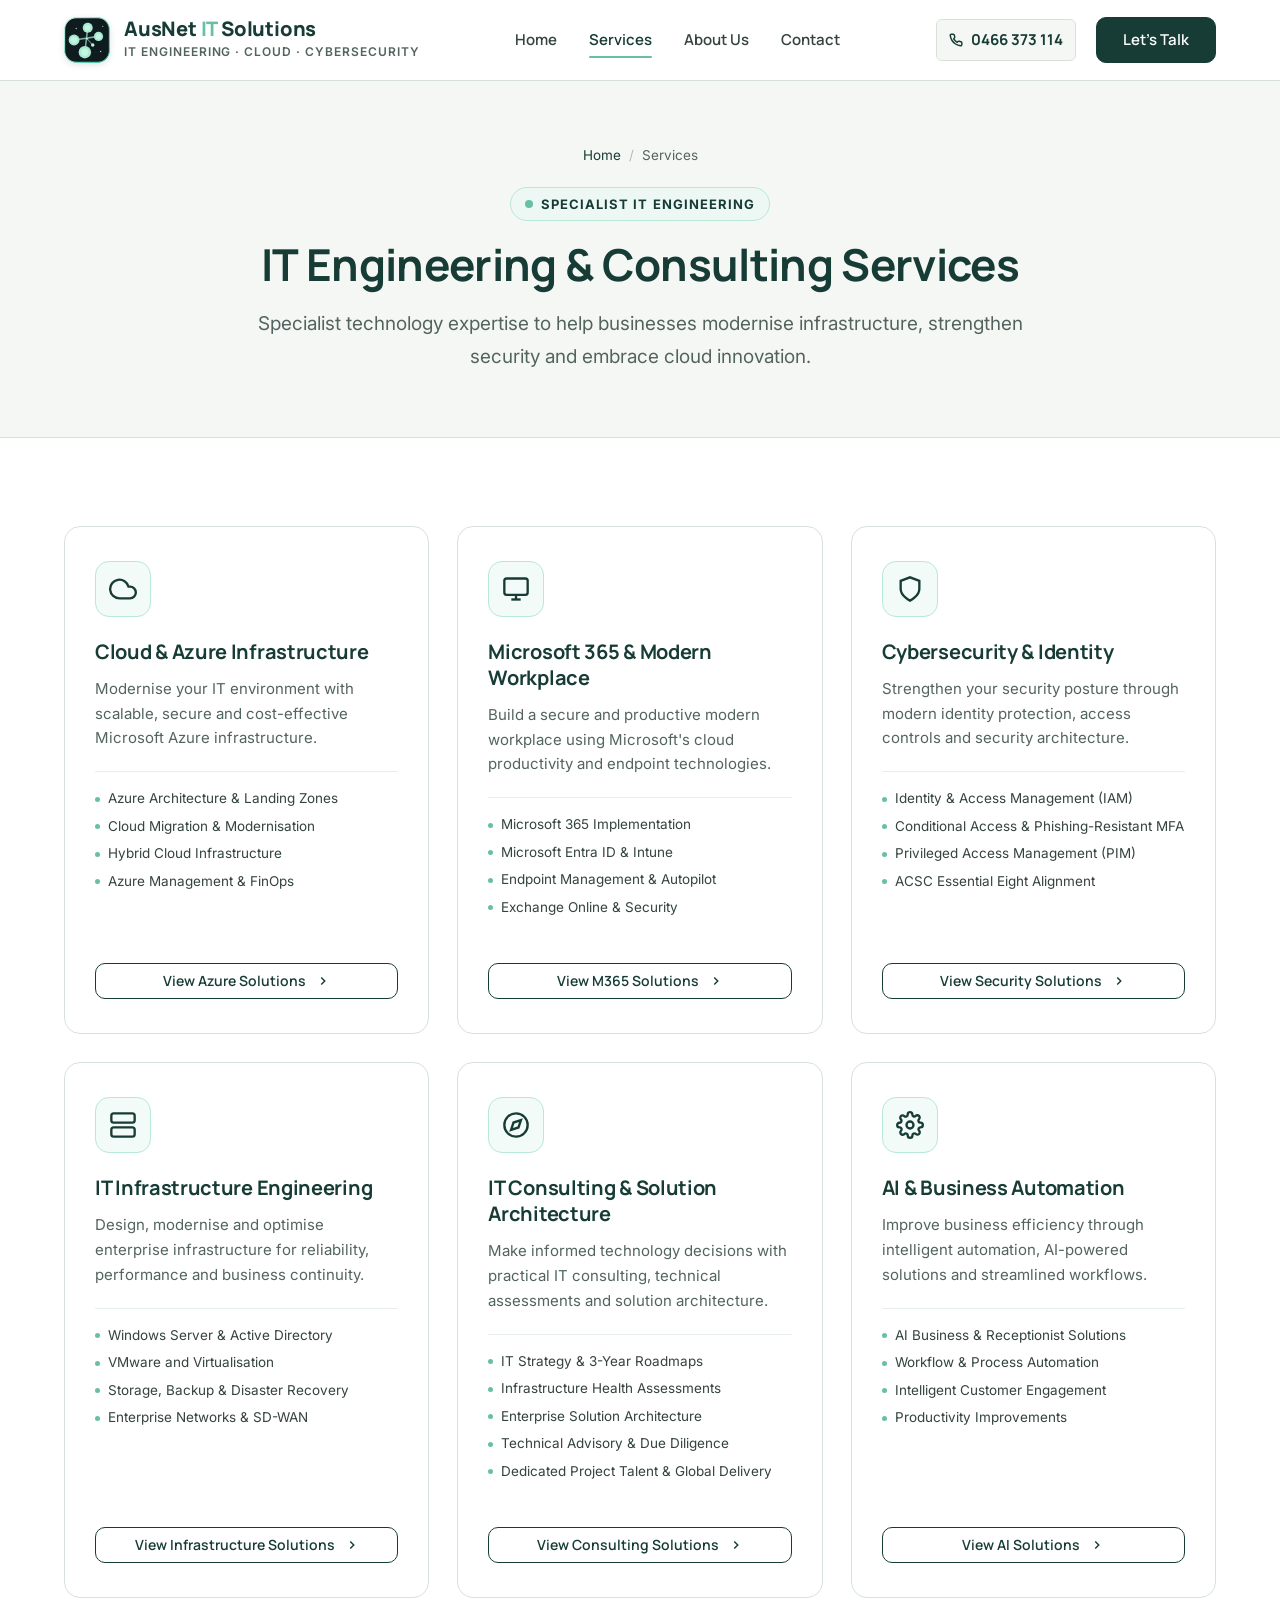
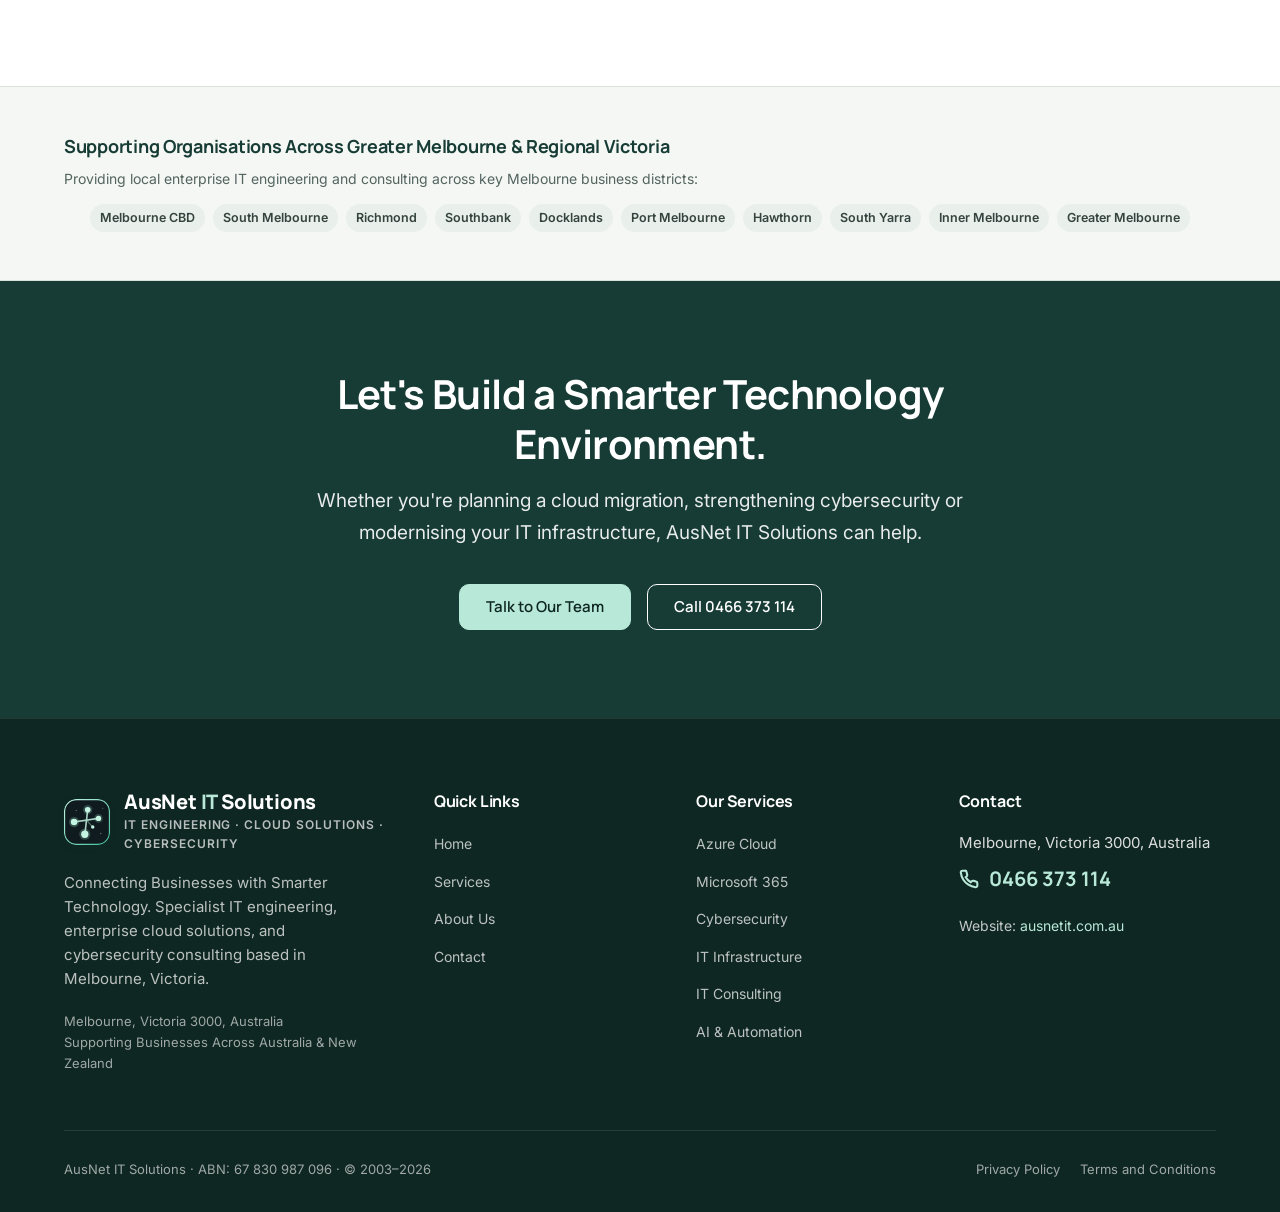
==== services/index.html @ d2ef2576 "Initial upload" ====
<!DOCTYPE html>
<html lang="en-AU">
<head>
  <meta charset="UTF-8">
  <meta name="viewport" content="width=device-width, initial-scale=1.0">
  <title>IT Engineering Services Melbourne | AusNet IT Solutions</title>
  <meta name="description" content="Specialist technology expertise to help businesses modernise infrastructure, strengthen security and embrace cloud innovation. Serving Melbourne, Victoria and across Australia.">
  <meta name="author" content="AusNet IT Solutions">
  <meta name="robots" content="index, follow">

  <!-- Open Graph -->
  <meta property="og:type" content="website">
  <meta property="og:url" content="https://ausnetit.com.au/services/">
  <meta property="og:title" content="IT Engineering Services Melbourne | AusNet IT Solutions">
  <meta property="og:description" content="Specialist technology expertise to help businesses modernise infrastructure, strengthen security and embrace cloud innovation.">
  <meta property="og:image" content="https://ausnetit.com.au/assets/logo/ausnet-icon.png">

  <!-- Favicons -->
  <link rel="icon" type="image/svg+xml" href="../favicon.svg">
  <link rel="icon" type="image/png" sizes="32x32" href="../favicon.png">
  <link rel="apple-touch-icon" href="../apple-touch-icon.png">

  <!-- Canonical -->
  <link rel="canonical" href="https://ausnetit.com.au/services/">

  <!-- Stylesheets -->
  <link rel="stylesheet" href="../css/style.css">

  <!-- Schema.org Structured Data -->
  <script type="application/ld+json">
  {
    "@context": "https://schema.org",
    "@graph": [
      {
        "@type": "BreadcrumbList",
        "itemListElement": [
          { "@type": "ListItem", "position": 1, "name": "Home", "item": "https://ausnetit.com.au/" },
          { "@type": "ListItem", "position": 2, "name": "Services", "item": "https://ausnetit.com.au/services/" }
        ]
      },
      {
        "@type": "OfferCatalog",
        "name": "AusNet IT Solutions Services",
        "itemListElement": [
          { "@type": "Offer", "itemOffered": { "@type": "Service", "name": "Azure Cloud Consulting", "url": "https://ausnetit.com.au/services/azure-cloud-consulting.html" } },
          { "@type": "Offer", "itemOffered": { "@type": "Service", "name": "Microsoft 365 & Modern Workplace", "url": "https://ausnetit.com.au/services/microsoft-365.html" } },
          { "@type": "Offer", "itemOffered": { "@type": "Service", "name": "Cybersecurity & Identity", "url": "https://ausnetit.com.au/services/cybersecurity.html" } },
          { "@type": "Offer", "itemOffered": { "@type": "Service", "name": "IT Infrastructure Engineering", "url": "https://ausnetit.com.au/services/it-infrastructure.html" } },
          { "@type": "Offer", "itemOffered": { "@type": "Service", "name": "IT Consulting & Solution Architecture", "url": "https://ausnetit.com.au/services/it-consulting.html" } },
          { "@type": "Offer", "itemOffered": { "@type": "Service", "name": "AI & Business Automation", "url": "https://ausnetit.com.au/services/ai-automation.html" } }
        ]
      }
    ]
  }
  </script>
</head>
<body id="top">

  <!-- Site Header -->
  <header class="site-header">
    <div class="container nav-container">
      <a href="../index.html" class="brand-logo-link" aria-label="AusNet IT Solutions - Home">
        <div class="logo-icon-wrapper">
          <object data="../assets/logo/ausnet-icon-animated.svg" type="image/svg+xml" width="46" height="46" style="pointer-events:none;">
            <img src="../assets/logo/ausnet-icon-static.svg" alt="AusNet IT Solutions Logo" width="46" height="46">
          </object>
        </div>
        <div class="brand-text-block">
          <div class="brand-name">AusNet <span>IT</span> Solutions</div>
          <span class="brand-tagline-sub">IT Engineering · Cloud · Cybersecurity</span>
        </div>
      </a>

      <nav class="main-nav" aria-label="Primary Navigation">
        <ul class="nav-list">
          <li><a href="../index.html" class="nav-link">Home</a></li>
          <li><a href="index.html" class="nav-link active">Services</a></li>
          <li><a href="../about.html" class="nav-link">About Us</a></li>
          <li><a href="../contact.html" class="nav-link">Contact</a></li>
        </ul>
      </nav>

      <div class="header-actions">
        <a href="tel:+61466373114" class="nav-phone-cta">
          <svg width="14" height="14" viewBox="0 0 24 24" fill="none" stroke="currentColor" stroke-width="2.5"><path d="M22 16.92v3a2 2 0 0 1-2.18 2 19.79 19.79 0 0 1-8.63-3.07 19.5 19.5 0 0 1-6-6 19.79 19.79 0 0 1-3.07-8.67A2 2 0 0 1 4.11 2h3a2 2 0 0 1 2 1.72 12.84 12.84 0 0 0 .7 2.81 2 2 0 0 1-.45 2.11L8.09 9.91a16 16 0 0 0 6 6l1.27-1.27a2 2 0 0 1 2.11-.45 12.84 12.84 0 0 0 2.81.7A2 2 0 0 1 22 16.92z"></path></svg>
          0466 373 114
        </a>
        <a href="../contact.html" class="btn btn-primary">
          Let's Talk
        </a>
        <button class="mobile-menu-toggle" aria-label="Toggle navigation menu" aria-expanded="false">
          <svg width="24" height="24" viewBox="0 0 24 24" fill="none" stroke="currentColor" stroke-width="2"><line x1="3" y1="12" x2="21" y2="12"></line><line x1="3" y1="6" x2="21" y2="6"></line><line x1="3" y1="18" x2="21" y2="18"></line></svg>
        </button>
      </div>
    </div>
  </header>

  <main>
    <!-- Services Page Header -->
    <section class="section section-warm" style="padding-top:64px; padding-bottom:64px; border-bottom:1px solid var(--color-border);">
      <div class="container text-center" style="max-width:840px; margin:0 auto; text-align:center;">
        <nav class="breadcrumbs" style="justify-content:center;" aria-label="Breadcrumb">
          <a href="../index.html">Home</a>
          <span class="breadcrumbs-sep">/</span>
          <span>Services</span>
        </nav>
        <div class="eyebrow" style="margin:0 auto 16px auto;">
          <span class="eyebrow-dot"></span>
          Specialist IT Engineering
        </div>
        <h1 style="font-size:2.75rem; margin-bottom:16px;">IT Engineering &amp; Consulting Services</h1>
        <p style="font-size:1.1875rem; color:var(--color-charcoal-muted); line-height:1.7;">
          Specialist technology expertise to help businesses modernise infrastructure, strengthen security and embrace cloud innovation.
        </p>
      </div>
    </section>

    <!-- Services Grid List -->
    <section class="section">
      <div class="container">
        <div class="services-grid">
          
          <!-- 1. Azure Cloud Consulting -->
          <article class="service-card">
            <div class="service-card-top">
              <div class="service-card-icon" aria-hidden="true">
                <svg viewBox="0 0 24 24" fill="none" stroke="currentColor" stroke-width="2"><path d="M18 10h-1.26A8 8 0 1 0 9 20h9a5 5 0 0 0 0-10z"></path></svg>
              </div>
              <h2 class="service-card-title" style="font-size:1.25rem;">Cloud &amp; Azure Infrastructure</h2>
              <p class="service-card-desc">
                Modernise your IT environment with scalable, secure and cost-effective Microsoft Azure infrastructure.
              </p>
              <div class="service-card-features">
                <div class="service-card-feature-item"><span class="service-feature-dot"></span><span>Azure Architecture &amp; Landing Zones</span></div>
                <div class="service-card-feature-item"><span class="service-feature-dot"></span><span>Cloud Migration &amp; Modernisation</span></div>
                <div class="service-card-feature-item"><span class="service-feature-dot"></span><span>Hybrid Cloud Infrastructure</span></div>
                <div class="service-card-feature-item"><span class="service-feature-dot"></span><span>Azure Management &amp; FinOps</span></div>
              </div>
            </div>
            <a href="azure-cloud-consulting.html" class="btn btn-secondary btn-sm" style="width:100%;">
              View Azure Solutions
              <span class="btn-icon">
                <svg width="14" height="14" viewBox="0 0 24 24" fill="none" stroke="currentColor" stroke-width="2.5"><polyline points="9 18 15 12 9 6"></polyline></svg>
              </span>
            </a>
          </article>

          <!-- 2. Microsoft 365 -->
          <article class="service-card">
            <div class="service-card-top">
              <div class="service-card-icon" aria-hidden="true">
                <svg viewBox="0 0 24 24" fill="none" stroke="currentColor" stroke-width="2"><rect x="2" y="3" width="20" height="14" rx="2"></rect><line x1="8" y1="21" x2="16" y2="21"></line><line x1="12" y1="17" x2="12" y2="21"></line></svg>
              </div>
              <h2 class="service-card-title" style="font-size:1.25rem;">Microsoft 365 &amp; Modern Workplace</h2>
              <p class="service-card-desc">
                Build a secure and productive modern workplace using Microsoft's cloud productivity and endpoint technologies.
              </p>
              <div class="service-card-features">
                <div class="service-card-feature-item"><span class="service-feature-dot"></span><span>Microsoft 365 Implementation</span></div>
                <div class="service-card-feature-item"><span class="service-feature-dot"></span><span>Microsoft Entra ID &amp; Intune</span></div>
                <div class="service-card-feature-item"><span class="service-feature-dot"></span><span>Endpoint Management &amp; Autopilot</span></div>
                <div class="service-card-feature-item"><span class="service-feature-dot"></span><span>Exchange Online &amp; Security</span></div>
              </div>
            </div>
            <a href="microsoft-365.html" class="btn btn-secondary btn-sm" style="width:100%;">
              View M365 Solutions
              <span class="btn-icon">
                <svg width="14" height="14" viewBox="0 0 24 24" fill="none" stroke="currentColor" stroke-width="2.5"><polyline points="9 18 15 12 9 6"></polyline></svg>
              </span>
            </a>
          </article>

          <!-- 3. Cybersecurity -->
          <article class="service-card">
            <div class="service-card-top">
              <div class="service-card-icon" aria-hidden="true">
                <svg viewBox="0 0 24 24" fill="none" stroke="currentColor" stroke-width="2"><path d="M12 22s8-4 8-10V5l-8-3-8 3v7c0 6 8 10 8 10z"></path></svg>
              </div>
              <h2 class="service-card-title" style="font-size:1.25rem;">Cybersecurity &amp; Identity</h2>
              <p class="service-card-desc">
                Strengthen your security posture through modern identity protection, access controls and security architecture.
              </p>
              <div class="service-card-features">
                <div class="service-card-feature-item"><span class="service-feature-dot"></span><span>Identity &amp; Access Management (IAM)</span></div>
                <div class="service-card-feature-item"><span class="service-feature-dot"></span><span>Conditional Access &amp; Phishing-Resistant MFA</span></div>
                <div class="service-card-feature-item"><span class="service-feature-dot"></span><span>Privileged Access Management (PIM)</span></div>
                <div class="service-card-feature-item"><span class="service-feature-dot"></span><span>ACSC Essential Eight Alignment</span></div>
              </div>
            </div>
            <a href="cybersecurity.html" class="btn btn-secondary btn-sm" style="width:100%;">
              View Security Solutions
              <span class="btn-icon">
                <svg width="14" height="14" viewBox="0 0 24 24" fill="none" stroke="currentColor" stroke-width="2.5"><polyline points="9 18 15 12 9 6"></polyline></svg>
              </span>
            </a>
          </article>

          <!-- 4. IT Infrastructure Engineering -->
          <article class="service-card">
            <div class="service-card-top">
              <div class="service-card-icon" aria-hidden="true">
                <svg viewBox="0 0 24 24" fill="none" stroke="currentColor" stroke-width="2"><rect x="2" y="2" width="20" height="8" rx="2"></rect><rect x="2" y="14" width="20" height="8" rx="2"></rect><line x1="6" y1="6" x2="6.01" y2="6"></line><line x1="6" y1="18" x2="6.01" y2="18"></line></svg>
              </div>
              <h2 class="service-card-title" style="font-size:1.25rem;">IT Infrastructure Engineering</h2>
              <p class="service-card-desc">
                Design, modernise and optimise enterprise infrastructure for reliability, performance and business continuity.
              </p>
              <div class="service-card-features">
                <div class="service-card-feature-item"><span class="service-feature-dot"></span><span>Windows Server &amp; Active Directory</span></div>
                <div class="service-card-feature-item"><span class="service-feature-dot"></span><span>VMware and Virtualisation</span></div>
                <div class="service-card-feature-item"><span class="service-feature-dot"></span><span>Storage, Backup &amp; Disaster Recovery</span></div>
                <div class="service-card-feature-item"><span class="service-feature-dot"></span><span>Enterprise Networks &amp; SD-WAN</span></div>
              </div>
            </div>
            <a href="it-infrastructure.html" class="btn btn-secondary btn-sm" style="width:100%;">
              View Infrastructure Solutions
              <span class="btn-icon">
                <svg width="14" height="14" viewBox="0 0 24 24" fill="none" stroke="currentColor" stroke-width="2.5"><polyline points="9 18 15 12 9 6"></polyline></svg>
              </span>
            </a>
          </article>

          <!-- 5. IT Consulting & Architecture -->
          <article class="service-card">
            <div class="service-card-top">
              <div class="service-card-icon" aria-hidden="true">
                <svg viewBox="0 0 24 24" fill="none" stroke="currentColor" stroke-width="2"><circle cx="12" cy="12" r="10"></circle><polygon points="16.24 7.76 14.12 14.12 7.76 16.24 9.88 9.88 16.24 7.76"></polygon></svg>
              </div>
              <h2 class="service-card-title" style="font-size:1.25rem;">IT Consulting &amp; Solution Architecture</h2>
              <p class="service-card-desc">
                Make informed technology decisions with practical IT consulting, technical assessments and solution architecture.
              </p>
              <div class="service-card-features">
                <div class="service-card-feature-item"><span class="service-feature-dot"></span><span>IT Strategy &amp; 3-Year Roadmaps</span></div>
                <div class="service-card-feature-item"><span class="service-feature-dot"></span><span>Infrastructure Health Assessments</span></div>
                <div class="service-card-feature-item"><span class="service-feature-dot"></span><span>Enterprise Solution Architecture</span></div>
                <div class="service-card-feature-item"><span class="service-feature-dot"></span><span>Technical Advisory &amp; Due Diligence</span></div>
                <div class="service-card-feature-item"><span class="service-feature-dot"></span><span>Dedicated Project Talent &amp; Global Delivery</span></div>
              </div>
            </div>
            <a href="it-consulting.html" class="btn btn-secondary btn-sm" style="width:100%;">
              View Consulting Solutions
              <span class="btn-icon">
                <svg width="14" height="14" viewBox="0 0 24 24" fill="none" stroke="currentColor" stroke-width="2.5"><polyline points="9 18 15 12 9 6"></polyline></svg>
              </span>
            </a>
          </article>

          <!-- 6. AI & Business Automation -->
          <article class="service-card">
            <div class="service-card-top">
              <div class="service-card-icon" aria-hidden="true">
                <svg viewBox="0 0 24 24" fill="none" stroke="currentColor" stroke-width="2"><circle cx="12" cy="12" r="3"></circle><path d="M19.4 15a1.65 1.65 0 0 0 .33 1.82l.06.06a2 2 0 0 1 0 2.83 2 2 0 0 1-2.83 0l-.06-.06a1.65 1.65 0 0 0-1.82-.33 1.65 1.65 0 0 0-1 1.51V21a2 2 0 0 1-2 2 2 2 0 0 1-2-2v-.09A1.65 1.65 0 0 0 9 19.4a1.65 1.65 0 0 0-1.82.33l-.06.06a2 2 0 0 1-2.83 0 2 2 0 0 1 0-2.83l.06-.06a1.65 1.65 0 0 0 .33-1.82 1.65 1.65 0 0 0-1.51-1H3a2 2 0 0 1-2-2 2 2 0 0 1 2-2h.09A1.65 1.65 0 0 0 4.6 9a1.65 1.65 0 0 0-.33-1.82l-.06-.06a2 2 0 0 1 0-2.83 2 2 0 0 1 2.83 0l.06.06a1.65 1.65 0 0 0 1.82.33H9a1.65 1.65 0 0 0 1-1.51V3a2 2 0 0 1 2-2 2 2 0 0 1 2 2v.09a1.65 1.65 0 0 0 1 1.51 1.65 1.65 0 0 0 1.82-.33l.06-.06a2 2 0 0 1 2.83 0 2 2 0 0 1 0 2.83l-.06.06a1.65 1.65 0 0 0-.33 1.82V9a1.65 1.65 0 0 0 1.51 1H21a2 2 0 0 1 2 2 2 2 0 0 1-2 2h-.09a1.65 1.65 0 0 0-1.51 1z"></path></svg>
              </div>
              <h2 class="service-card-title" style="font-size:1.25rem;">AI &amp; Business Automation</h2>
              <p class="service-card-desc">
                Improve business efficiency through intelligent automation, AI-powered solutions and streamlined workflows.
              </p>
              <div class="service-card-features">
                <div class="service-card-feature-item"><span class="service-feature-dot"></span><span>AI Business &amp; Receptionist Solutions</span></div>
                <div class="service-card-feature-item"><span class="service-feature-dot"></span><span>Workflow &amp; Process Automation</span></div>
                <div class="service-card-feature-item"><span class="service-feature-dot"></span><span>Intelligent Customer Engagement</span></div>
                <div class="service-card-feature-item"><span class="service-feature-dot"></span><span>Productivity Improvements</span></div>
              </div>
            </div>
            <a href="ai-automation.html" class="btn btn-secondary btn-sm" style="width:100%;">
              View AI Solutions
              <span class="btn-icon">
                <svg width="14" height="14" viewBox="0 0 24 24" fill="none" stroke="currentColor" stroke-width="2.5"><polyline points="9 18 15 12 9 6"></polyline></svg>
              </span>
            </a>
          </article>

        </div>
      </div>
    </section>

    <!-- Melbourne Service Areas Strip -->
    <section class="section section-warm" style="padding:48px 0; border-top:1px solid var(--color-border); border-bottom:1px solid var(--color-border);">
      <div class="container text-center">
        <h3 style="font-size:1.125rem; font-weight:700; color:var(--color-forest); margin-bottom:10px;">
          Supporting Organisations Across Greater Melbourne &amp; Regional Victoria
        </h3>
        <p style="font-size:0.875rem; color:var(--color-charcoal-muted); margin-bottom:14px;">
          Providing local enterprise IT engineering and consulting across key Melbourne business districts:
        </p>
        <div class="service-area-pills" style="justify-content:center;">
          <span class="area-pill">Melbourne CBD</span>
          <span class="area-pill">South Melbourne</span>
          <span class="area-pill">Richmond</span>
          <span class="area-pill">Southbank</span>
          <span class="area-pill">Docklands</span>
          <span class="area-pill">Port Melbourne</span>
          <span class="area-pill">Hawthorn</span>
          <span class="area-pill">South Yarra</span>
          <span class="area-pill">Inner Melbourne</span>
          <span class="area-pill">Greater Melbourne</span>
        </div>
      </div>
    </section>

    <!-- Bottom CTA Banner -->
    <section class="section section-forest" style="text-align:center;">
      <div class="container" style="max-width:760px; margin:0 auto;">
        <h2 style="font-size:2.5rem; margin-bottom:16px; color:#ffffff;">Let's Build a Smarter Technology Environment.</h2>
        <p style="font-size:1.1875rem; opacity:0.9; line-height:1.65; margin-bottom:36px;">
          Whether you're planning a cloud migration, strengthening cybersecurity or modernising your IT infrastructure, AusNet IT Solutions can help.
        </p>
        <div style="display:flex; justify-content:center; gap:16px; flex-wrap:wrap;">
          <a href="../contact.html" class="btn btn-mint">
            Talk to Our Team
          </a>
          <a href="tel:+61466373114" class="btn btn-secondary" style="border-color:#ffffff; color:#ffffff;">
            Call 0466 373 114
          </a>
        </div>
      </div>
    </section>
  </main>

  <!-- Site Footer -->
  <footer class="site-footer">
    <div class="container">
      <div class="footer-grid">
        <div class="footer-brand-col">
          <a href="../index.html" class="brand-logo-link" style="color:var(--color-pure-white);">
            <div class="logo-icon-wrapper">
              <img src="../assets/logo/ausnet-icon-static.svg" alt="AusNet IT Solutions Logo" width="46" height="46">
            </div>
            <div class="brand-text-block">
              <div class="brand-name" style="color:#ffffff;">AusNet <span style="color:#B8E8D8;">IT</span> Solutions</div>
              <span class="brand-tagline-sub" style="color:rgba(255,255,255,0.7);">IT Engineering · Cloud Solutions · Cybersecurity</span>
            </div>
          </a>
          <p>
            Connecting Businesses with Smarter Technology. Specialist IT engineering, enterprise cloud solutions, and cybersecurity consulting based in Melbourne, Victoria.
          </p>
          <div class="footer-meta-info">
            Melbourne, Victoria 3000, Australia<br>
            Supporting Businesses Across Australia &amp; New Zealand
          </div>
        </div>

        <div>
          <h4 class="footer-col-title">Quick Links</h4>
          <ul class="footer-nav-list">
            <li><a href="../index.html">Home</a></li>
            <li><a href="index.html">Services</a></li>
            <li><a href="../about.html">About Us</a></li>
            <li><a href="../contact.html">Contact</a></li>
          </ul>
        </div>

        <div>
          <h4 class="footer-col-title">Our Services</h4>
          <ul class="footer-nav-list">
            <li><a href="azure-cloud-consulting.html">Azure Cloud</a></li>
            <li><a href="microsoft-365.html">Microsoft 365</a></li>
            <li><a href="cybersecurity.html">Cybersecurity</a></li>
            <li><a href="it-infrastructure.html">IT Infrastructure</a></li>
            <li><a href="it-consulting.html">IT Consulting</a></li>
            <li><a href="ai-automation.html">AI &amp; Automation</a></li>
          </ul>
        </div>

        <div>
          <h4 class="footer-col-title">Contact</h4>
          <p style="color:rgba(255,255,255,0.85); font-size:0.9375rem; margin-bottom:8px;">
            Melbourne, Victoria 3000, Australia
          </p>
          <a href="tel:+61466373114" class="footer-phone-cta">
            <svg width="20" height="20" viewBox="0 0 24 24" fill="none" stroke="currentColor" stroke-width="2.5"><path d="M22 16.92v3a2 2 0 0 1-2.18 2 19.79 19.79 0 0 1-8.63-3.07 19.5 19.5 0 0 1-6-6 19.79 19.79 0 0 1-3.07-8.67A2 2 0 0 1 4.11 2h3a2 2 0 0 1 2 1.72 12.84 12.84 0 0 0 .7 2.81 2 2 0 0 1-.45 2.11L8.09 9.91a16 16 0 0 0 6 6l1.27-1.27a2 2 0 0 1 2.11-.45 12.84 12.84 0 0 0 2.81.7A2 2 0 0 1 22 16.92z"></path></svg>
            0466 373 114
          </a>
          <p style="color:rgba(255,255,255,0.75); font-size:0.875rem; margin-top:8px;">
            Website: <a href="https://ausnetit.com.au" style="color:#B8E8D8;">ausnetit.com.au</a>
          </p>
        </div>
      </div>

      <div class="footer-bottom-bar">
        <div>AusNet IT Solutions &middot; ABN: 67 830 987 096 &middot; &copy; 2003&ndash;2026</div>
        <div class="footer-legal-links">
          <a href="../privacy-policy.html">Privacy Policy</a>
          <a href="../terms-and-conditions.html">Terms and Conditions</a>
        </div>
      </div>
    </div>
  </footer>

  <script src="../js/main.js"></script>
</body>
</html>
---- css/style.css ----
/* ==========================================================================
   AUSNET IT SOLUTIONS – OFFICIAL STYLESHEET
   Brand Direction: IT Engineering. Cloud Solutions. Cybersecurity.
   Colour Palette:
     - Deep forest green: #173C35
     - Sage green:        #69BFA5
     - Soft mint:         #B8E8D8
     - Warm off-white:    #F5F7F4
     - Light grey:        #E9EFEB
     - Charcoal:          #34433F
   ========================================================================== */

@import url('https://fonts.googleapis.com/css2?family=Inter:wght@400;500;600;700&family=Manrope:wght@500;600;700;800&display=swap');

:root {
  /* Brand Palette */
  --color-forest: #173C35;
  --color-secondary-green: #267F69;
  --color-forest-dark: #0f2722;
  --color-forest-light: #235249;
  --color-sage: #69BFA5;
  --color-sage-soft: #85ceb9;
  --color-sage-bg: #edf8f4;
  --color-mint: #B8E8D8;
  --color-mint-soft: #d2f2e7;
  --color-mint-light: #f2fbf7;
  --color-warm-white: #F5F7F4;
  --color-pure-white: #FFFFFF;
  --color-light-grey: #E9EFEB;
  --color-border: #D7E1DA;
  --color-border-subtle: #E2EAE5;
  --color-charcoal: #34433F;
  --color-charcoal-muted: #536460;
  --color-charcoal-light: #6e807c;

  /* Typography */
  --font-heading: 'Manrope', -apple-system, BlinkMacSystemFont, 'Segoe UI', Roboto, sans-serif;
  --font-body: 'Inter', -apple-system, BlinkMacSystemFont, 'Segoe UI', Roboto, sans-serif;

  /* Spacing */
  --container-max: 1200px;
  --container-pad: 24px;
  --section-pad-y: 88px;
  --radius-sm: 6px;
  --radius-md: 10px;
  --radius-lg: 16px;
  --radius-xl: 24px;
  --radius-full: 9999px;

  /* Shadows (Natural, Restrained) */
  --shadow-sm: 0 1px 3px rgba(23, 60, 53, 0.05);
  --shadow-md: 0 4px 12px rgba(23, 60, 53, 0.06);
  --shadow-lg: 0 10px 28px rgba(23, 60, 53, 0.08);
  --shadow-hover: 0 12px 32px rgba(23, 60, 53, 0.12);

  /* Transitions */
  --transition-fast: 0.15s ease;
  --transition-base: 0.25s ease;
  --transition-smooth: 0.35s cubic-bezier(0.16, 1, 0.3, 1);
}

/* Base & Reset */
*, *::before, *::after {
  box-sizing: border-box;
  margin: 0;
  padding: 0;
}

html {
  font-size: 16px;
  scroll-behavior: smooth;
  -webkit-text-size-adjust: 100%;
}

body {
  font-family: var(--font-body);
  font-size: 1rem;
  line-height: 1.6;
  color: var(--color-charcoal);
  background-color: var(--color-pure-white);
  -webkit-font-smoothing: antialiased;
  -moz-osx-font-smoothing: grayscale;
}

img, svg {
  display: block;
  max-width: 100%;
}

a {
  color: inherit;
  text-decoration: none;
  transition: color var(--transition-fast);
}

button, input, textarea, select {
  font: inherit;
  color: inherit;
}

ul, ol {
  list-style: none;
}

/* Accessibility Focus States */
:focus-visible {
  outline: 2px solid var(--color-sage);
  outline-offset: 3px;
}

/* Layout Utilities */
.container {
  width: 100%;
  max-width: var(--container-max);
  margin-left: auto;
  margin-right: auto;
  padding-left: var(--container-pad);
  padding-right: var(--container-pad);
}

.section {
  padding-top: var(--section-pad-y);
  padding-bottom: var(--section-pad-y);
}

.section-warm {
  background-color: var(--color-warm-white);
}

.section-grey {
  background-color: var(--color-light-grey);
}

.section-forest {
  background-color: var(--color-forest);
  color: var(--color-pure-white);
}

/* Typography Hierarchy */
h1, h2, h3, h4, h5, h6 {
  font-family: var(--font-heading);
  color: var(--color-forest);
  font-weight: 700;
  line-height: 1.25;
  letter-spacing: -0.015em;
}

.section-forest h1,
.section-forest h2,
.section-forest h3,
.section-forest h4 {
  color: var(--color-pure-white);
}

.eyebrow {
  display: inline-flex;
  align-items: center;
  gap: 8px;
  font-size: 0.8125rem;
  font-weight: 700;
  text-transform: uppercase;
  letter-spacing: 0.08em;
  color: var(--color-forest);
  background-color: var(--color-sage-bg);
  border: 1px solid var(--color-mint);
  padding: 6px 14px;
  border-radius: var(--radius-full);
  margin-bottom: 16px;
}

.eyebrow-dot {
  width: 8px;
  height: 8px;
  border-radius: 50%;
  background-color: var(--color-sage);
  display: inline-block;
}

.section-header {
  text-align: center;
  max-width: 680px;
  margin: 0 auto 56px auto;
}

.section-header.text-left {
  text-align: left;
  margin-left: 0;
}

.section-title {
  font-size: 2.25rem;
  font-weight: 700;
  margin-bottom: 16px;
}

.section-subtitle {
  font-size: 1.125rem;
  line-height: 1.6;
  color: var(--color-charcoal-muted);
}

.section-forest .section-subtitle {
  color: rgba(255, 255, 255, 0.82);
}

/* Buttons */
.btn {
  display: inline-flex;
  align-items: center;
  justify-content: center;
  gap: 10px;
  font-family: var(--font-heading);
  font-weight: 600;
  font-size: 0.9375rem;
  line-height: 1.2;
  padding: 13px 26px;
  border-radius: var(--radius-md);
  border: 1px solid transparent;
  cursor: pointer;
  transition: all var(--transition-base);
  text-align: center;
}

.btn-primary {
  background-color: var(--color-forest);
  color: var(--color-pure-white);
  border-color: var(--color-forest);
}

.btn-primary:hover {
  background-color: var(--color-forest-dark);
  border-color: var(--color-forest-dark);
  color: var(--color-mint);
  transform: translateY(-1px);
  box-shadow: var(--shadow-md);
}

.btn-secondary {
  background-color: transparent;
  color: var(--color-forest);
  border-color: var(--color-forest);
}

.btn-secondary:hover {
  background-color: var(--color-forest);
  color: var(--color-pure-white);
  transform: translateY(-1px);
}

.btn-mint {
  background-color: var(--color-mint);
  color: var(--color-forest-dark);
  border-color: var(--color-mint);
}

.btn-mint:hover {
  background-color: var(--color-sage);
  border-color: var(--color-sage);
  color: var(--color-forest-dark);
}

.btn-sm {
  padding: 9px 18px;
  font-size: 0.875rem;
}

.btn-icon {
  display: inline-flex;
  transition: transform var(--transition-fast);
}

.btn:hover .btn-icon {
  transform: translateX(3px);
}

/* Top Trust Bar */
.top-bar {
  background-color: var(--color-forest-dark);
  color: rgba(255, 255, 255, 0.88);
  font-size: 0.8125rem;
  padding: 8px 0;
  border-bottom: 1px solid rgba(255, 255, 255, 0.08);
}

.top-bar-inner {
  display: flex;
  align-items: center;
  justify-content: space-between;
  flex-wrap: wrap;
  gap: 12px;
}

.top-bar-trust {
  display: flex;
  align-items: center;
  gap: 16px;
}

.top-bar-badge {
  display: inline-flex;
  align-items: center;
  gap: 6px;
  color: var(--color-mint);
  font-weight: 500;
}

.top-bar-contact {
  display: flex;
  align-items: center;
  gap: 20px;
}

.top-phone-link {
  display: inline-flex;
  align-items: center;
  gap: 6px;
  color: var(--color-pure-white);
  font-weight: 600;
  letter-spacing: 0.02em;
}

.top-phone-link:hover {
  color: var(--color-mint);
}

/* Site Header */
.site-header {
  position: sticky;
  top: 0;
  z-index: 1000;
  background-color: rgba(255, 255, 255, 0.98);
  backdrop-filter: blur(10px);
  -webkit-backdrop-filter: blur(10px);
  border-bottom: 1px solid var(--color-border);
  transition: all var(--transition-base);
}

.site-header.scrolled {
  box-shadow: var(--shadow-sm);
  background-color: rgba(255, 255, 255, 0.98);
}

.nav-container {
  display: flex;
  align-items: center;
  justify-content: space-between;
  height: 80px;
}

/* Brand Logo Component */
.brand-logo-link {
  display: flex;
  align-items: center;
  gap: 14px;
  text-decoration: none;
}

.logo-icon-wrapper {
  width: 46px;
  height: 46px;
  border-radius: 12px;
  overflow: hidden;
  display: flex;
  align-items: center;
  justify-content: center;
  flex-shrink: 0;
  box-shadow: 0 2px 6px rgba(23, 60, 53, 0.12);
  transition: transform var(--transition-base);
}

.brand-logo-link:hover .logo-icon-wrapper {
  transform: scale(1.04);
}

.logo-icon-wrapper img,
.logo-icon-wrapper svg {
  width: 100%;
  height: 100%;
}

.brand-text-block {
  display: flex;
  flex-direction: column;
}

.brand-name {
  font-family: var(--font-heading);
  font-weight: 800;
  font-size: 1.25rem;
  line-height: 1.1;
  color: var(--color-forest);
  letter-spacing: -0.01em;
}

.brand-name span {
  color: var(--color-sage);
}

.brand-tagline-sub {
  font-size: 0.75rem;
  font-weight: 600;
  letter-spacing: 0.08em;
  text-transform: uppercase;
  color: var(--color-charcoal-muted);
  margin-top: 2px;
}

/* Navigation Links */
.main-nav {
  display: flex;
  align-items: center;
}

.nav-list {
  display: flex;
  align-items: center;
  gap: 32px;
}

.nav-link {
  font-family: var(--font-heading);
  font-weight: 600;
  font-size: 0.9375rem;
  color: var(--color-charcoal);
  position: relative;
  padding: 8px 0;
  transition: color var(--transition-fast);
}

.nav-link::after {
  content: '';
  position: absolute;
  bottom: 0;
  left: 0;
  width: 0;
  height: 2px;
  background-color: var(--color-sage);
  transition: width var(--transition-base);
  border-radius: 2px;
}

.nav-link:hover,
.nav-link.active {
  color: var(--color-forest);
}

.nav-link:hover::after,
.nav-link.active::after {
  width: 100%;
}

/* Header Action Group */
.header-actions {
  display: flex;
  align-items: center;
  gap: 20px;
}

.nav-phone-cta {
  display: flex;
  align-items: center;
  gap: 8px;
  font-family: var(--font-heading);
  font-weight: 700;
  font-size: 0.9375rem;
  color: var(--color-forest);
  padding: 8px 12px;
  border-radius: var(--radius-sm);
  background-color: var(--color-warm-white);
  border: 1px solid var(--color-border);
  transition: all var(--transition-fast);
}

.nav-phone-cta:hover {
  background-color: var(--color-mint-light);
  border-color: var(--color-sage);
  color: var(--color-forest-dark);
}

.mobile-menu-toggle {
  display: none;
  background: none;
  border: none;
  padding: 8px;
  color: var(--color-forest);
  cursor: pointer;
}

/* Hero Section */
.hero-section {
  position: relative;
  background-color: var(--color-warm-white);
  padding: 96px 0 88px 0;
  overflow: hidden;
  border-bottom: 1px solid var(--color-border-subtle);
}

.hero-grid {
  display: grid;
  grid-template-columns: 1.15fr 0.85fr;
  align-items: center;
  gap: 56px;
  position: relative;
  z-index: 2;
}

.hero-content {
  max-width: 640px;
}

.hero-headline {
  font-size: 3.125rem;
  font-weight: 800;
  line-height: 1.15;
  letter-spacing: -0.025em;
  color: var(--color-forest);
  margin-bottom: 22px;
}

.hero-supporting-text {
  font-size: 1.1875rem;
  line-height: 1.65;
  color: var(--color-charcoal);
  margin-bottom: 34px;
}

.hero-cta-group {
  display: flex;
  align-items: center;
  flex-wrap: wrap;
  gap: 16px;
  margin-bottom: 36px;
}

.hero-trust-bullets {
  display: flex;
  align-items: center;
  flex-wrap: wrap;
  gap: 24px;
  padding-top: 24px;
  border-top: 1px solid var(--color-border);
}

.trust-bullet-item {
  display: flex;
  align-items: center;
  gap: 8px;
  font-size: 0.875rem;
  font-weight: 600;
  color: var(--color-charcoal-muted);
}

.trust-bullet-icon {
  color: var(--color-sage);
  flex-shrink: 0;
}

/* Hero Graphic Visual Stage */
.hero-visual-stage {
  position: relative;
  display: flex;
  align-items: center;
  justify-content: center;
}

.hero-abstract-art {
  width: 100%;
  max-width: 520px;
  height: auto;
  filter: drop-shadow(0 16px 36px rgba(23, 60, 53, 0.08));
}

/* Subtle Network Backdrop Ambient */
.hero-ambient-ring {
  position: absolute;
  border-radius: 50%;
  border: 1px dashed rgba(105, 191, 165, 0.35);
  pointer-events: none;
  z-index: 1;
}

/* Hero Engineering Badge Card Overlay */
.hero-overlay-card {
  position: absolute;
  bottom: -20px;
  left: 20px;
  background-color: var(--color-pure-white);
  padding: 16px 20px;
  border-radius: var(--radius-lg);
  border: 1px solid var(--color-border);
  box-shadow: var(--shadow-lg);
  display: flex;
  align-items: center;
  gap: 14px;
  max-width: 290px;
  z-index: 3;
}

.hero-card-icon {
  width: 42px;
  height: 42px;
  border-radius: 10px;
  background-color: var(--color-sage-bg);
  border: 1px solid var(--color-mint);
  display: flex;
  align-items: center;
  justify-content: center;
  color: var(--color-forest);
  flex-shrink: 0;
}

.hero-card-title {
  font-family: var(--font-heading);
  font-weight: 700;
  font-size: 0.875rem;
  color: var(--color-forest);
  line-height: 1.25;
}

.hero-card-desc {
  font-size: 0.75rem;
  color: var(--color-charcoal-muted);
  margin-top: 2px;
}

/* Australian Credentials Ribbon */
.credentials-ribbon {
  background-color: var(--color-pure-white);
  border-bottom: 1px solid var(--color-border);
  padding: 24px 0;
}

.ribbon-grid {
  display: grid;
  grid-template-columns: repeat(4, 1fr);
  gap: 24px;
}

.ribbon-item {
  display: flex;
  align-items: center;
  gap: 14px;
}

.ribbon-icon-wrap {
  width: 44px;
  height: 44px;
  border-radius: 10px;
  background-color: var(--color-warm-white);
  border: 1px solid var(--color-border);
  display: flex;
  align-items: center;
  justify-content: center;
  color: var(--color-forest);
  flex-shrink: 0;
}

.ribbon-label {
  font-family: var(--font-heading);
  font-weight: 700;
  font-size: 0.9375rem;
  color: var(--color-forest);
  line-height: 1.2;
}

.ribbon-sub {
  font-size: 0.8125rem;
  color: var(--color-charcoal-muted);
}

/* Brand Positioning / Why Us Section */
.positioning-section {
  background-color: var(--color-pure-white);
}

.positioning-quote-box {
  background-color: var(--color-warm-white);
  border-left: 4px solid var(--color-forest);
  padding: 32px 40px;
  border-radius: 0 var(--radius-lg) var(--radius-lg) 0;
  margin-bottom: 56px;
  border-top: 1px solid var(--color-border);
  border-right: 1px solid var(--color-border);
  border-bottom: 1px solid var(--color-border);
}

.positioning-quote-text {
  font-family: var(--font-heading);
  font-size: 1.375rem;
  font-weight: 600;
  color: var(--color-forest);
  line-height: 1.5;
  margin-bottom: 12px;
}

.positioning-quote-author {
  font-size: 0.9375rem;
  color: var(--color-charcoal-muted);
  font-weight: 500;
}

.specialisation-grid {
  display: grid;
  grid-template-columns: repeat(3, 1fr);
  gap: 28px;
}

.spec-card {
  background-color: var(--color-pure-white);
  border: 1px solid var(--color-border);
  padding: 30px;
  border-radius: var(--radius-lg);
  transition: all var(--transition-base);
  display: flex;
  flex-direction: column;
}

.spec-card:hover {
  border-color: var(--color-sage);
  transform: translateY(-3px);
  box-shadow: var(--shadow-md);
}

.spec-icon-wrap {
  width: 52px;
  height: 52px;
  border-radius: 12px;
  background-color: var(--color-warm-white);
  border: 1px solid var(--color-border);
  display: flex;
  align-items: center;
  justify-content: center;
  color: var(--color-forest);
  margin-bottom: 20px;
  transition: all var(--transition-base);
}

.spec-card:hover .spec-icon-wrap {
  background-color: var(--color-forest);
  color: var(--color-mint);
  border-color: var(--color-forest);
}

.spec-title {
  font-size: 1.1875rem;
  margin-bottom: 12px;
  color: var(--color-forest);
}

.spec-desc {
  font-size: 0.9375rem;
  color: var(--color-charcoal-muted);
  line-height: 1.6;
}

/* Services Section (The Core 6 Cards) */
.services-section {
  background-color: var(--color-warm-white);
  border-top: 1px solid var(--color-border-subtle);
  border-bottom: 1px solid var(--color-border-subtle);
}

.services-grid {
  display: grid;
  grid-template-columns: repeat(3, 1fr);
  gap: 28px;
}

.service-card {
  background-color: var(--color-pure-white);
  border: 1px solid var(--color-border);
  border-radius: var(--radius-lg);
  padding: 34px 30px;
  display: flex;
  flex-direction: column;
  justify-content: space-between;
  transition: all var(--transition-smooth);
  position: relative;
}

.service-card:hover {
  border-color: var(--color-sage);
  box-shadow: var(--shadow-hover);
  transform: translateY(-4px);
}

.service-card-top {
  margin-bottom: 24px;
}

.service-card-icon {
  width: 56px;
  height: 56px;
  border-radius: 14px;
  background-color: var(--color-mint-light);
  border: 1px solid var(--color-mint);
  display: flex;
  align-items: center;
  justify-content: center;
  color: var(--color-forest);
  margin-bottom: 22px;
  transition: all var(--transition-base);
}

.service-card:hover .service-card-icon {
  background-color: var(--color-forest);
  color: var(--color-mint);
  border-color: var(--color-forest);
}

.service-card-icon svg {
  width: 28px;
  height: 28px;
}

.service-card-title {
  font-size: 1.25rem;
  font-weight: 700;
  color: var(--color-forest);
  margin-bottom: 12px;
  line-height: 1.3;
}

.service-card-desc {
  font-size: 0.9375rem;
  color: var(--color-charcoal-muted);
  line-height: 1.65;
  margin-bottom: 20px;
}

.service-card-features {
  margin-bottom: 20px;
  padding-top: 16px;
  border-top: 1px solid var(--color-light-grey);
}

.service-card-feature-item {
  display: flex;
  align-items: center;
  gap: 8px;
  font-size: 0.84375rem;
  color: var(--color-charcoal);
  margin-bottom: 6px;
}

.service-card-feature-item:last-child {
  margin-bottom: 0;
}

.service-feature-dot {
  width: 5px;
  height: 5px;
  border-radius: 50%;
  background-color: var(--color-sage);
  flex-shrink: 0;
}

.service-learn-more {
  display: inline-flex;
  align-items: center;
  gap: 8px;
  font-family: var(--font-heading);
  font-weight: 700;
  font-size: 0.875rem;
  color: var(--color-forest);
  padding-top: 12px;
  border-top: 1px solid var(--color-light-grey);
  transition: all var(--transition-fast);
  cursor: pointer;
  background: none;
  border-left: none;
  border-right: none;
  border-bottom: none;
  text-align: left;
}

.service-learn-more svg {
  transition: transform var(--transition-fast);
}

.service-card:hover .service-learn-more {
  color: var(--color-sage-soft);
}

.service-card:hover .service-learn-more svg {
  transform: translateX(4px);
}

/* Service Detail Modal */
.modal-backdrop {
  position: fixed;
  top: 0;
  left: 0;
  right: 0;
  bottom: 0;
  background-color: rgba(23, 60, 53, 0.55);
  backdrop-filter: blur(4px);
  -webkit-backdrop-filter: blur(4px);
  z-index: 2000;
  display: flex;
  align-items: center;
  justify-content: center;
  padding: 24px;
  opacity: 0;
  pointer-events: none;
  transition: opacity var(--transition-base);
}

.modal-backdrop.active {
  opacity: 1;
  pointer-events: auto;
}

.modal-box {
  background-color: var(--color-pure-white);
  border-radius: var(--radius-xl);
  max-width: 680px;
  width: 100%;
  max-height: 90vh;
  overflow-y: auto;
  padding: 40px;
  position: relative;
  box-shadow: var(--shadow-hover);
  border: 1px solid var(--color-border);
  transform: translateY(16px);
  transition: transform var(--transition-smooth);
}

.modal-backdrop.active .modal-box {
  transform: translateY(0);
}

.modal-close-btn {
  position: absolute;
  top: 24px;
  right: 24px;
  background: var(--color-warm-white);
  border: 1px solid var(--color-border);
  border-radius: 50%;
  width: 38px;
  height: 38px;
  display: flex;
  align-items: center;
  justify-content: center;
  color: var(--color-charcoal);
  cursor: pointer;
  transition: all var(--transition-fast);
}

.modal-close-btn:hover {
  background-color: var(--color-forest);
  color: var(--color-pure-white);
}

/* Methodology / Engineering Process Section */
.methodology-grid {
  display: grid;
  grid-template-columns: repeat(4, 1fr);
  gap: 24px;
  position: relative;
}

.step-card {
  background-color: var(--color-pure-white);
  border: 1px solid var(--color-border);
  border-radius: var(--radius-lg);
  padding: 28px;
  position: relative;
}

.step-num {
  font-family: var(--font-heading);
  font-weight: 800;
  font-size: 1.125rem;
  color: var(--color-sage);
  margin-bottom: 14px;
  display: inline-block;
  background-color: var(--color-sage-bg);
  padding: 4px 12px;
  border-radius: var(--radius-full);
}

.step-title {
  font-size: 1.125rem;
  color: var(--color-forest);
  margin-bottom: 10px;
}

.step-desc {
  font-size: 0.875rem;
  color: var(--color-charcoal-muted);
  line-height: 1.6;
}

/* About Us Section */
.about-section {
  background-color: var(--color-pure-white);
}

.about-grid {
  display: grid;
  grid-template-columns: 1fr 1fr;
  gap: 64px;
  align-items: center;
}

.about-content-block p {
  font-size: 1.0625rem;
  color: var(--color-charcoal);
  line-height: 1.7;
  margin-bottom: 20px;
}

.about-metrics {
  display: grid;
  grid-template-columns: repeat(2, 1fr);
  gap: 20px;
  margin-top: 36px;
}

.metric-box {
  background-color: var(--color-warm-white);
  border: 1px solid var(--color-border);
  border-radius: var(--radius-md);
  padding: 20px;
}

.metric-number {
  font-family: var(--font-heading);
  font-weight: 800;
  font-size: 2rem;
  color: var(--color-forest);
  line-height: 1.1;
  margin-bottom: 6px;
}

.metric-label {
  font-size: 0.875rem;
  font-weight: 600;
  color: var(--color-charcoal-muted);
}

.about-engineer-card {
  background-color: var(--color-warm-white);
  border: 1px solid var(--color-border);
  border-radius: var(--radius-xl);
  padding: 36px;
  position: relative;
  box-shadow: var(--shadow-sm);
}

.engineer-header {
  display: flex;
  align-items: center;
  gap: 20px;
  margin-bottom: 24px;
  padding-bottom: 20px;
  border-bottom: 1px solid var(--color-border);
}

.engineer-avatar {
  width: 72px;
  height: 72px;
  border-radius: 50%;
  object-fit: cover;
  border: 3px solid var(--color-pure-white);
  box-shadow: var(--shadow-md);
}

.engineer-name {
  font-size: 1.25rem;
  font-weight: 700;
  color: var(--color-forest);
}

.engineer-role {
  font-size: 0.875rem;
  font-weight: 600;
  color: var(--color-sage-soft);
  margin-top: 2px;
}

.engineer-bio {
  font-size: 0.9375rem;
  color: var(--color-charcoal-muted);
  line-height: 1.65;
  margin-bottom: 24px;
}

.engineer-credentials-list {
  display: flex;
  flex-direction: column;
  gap: 10px;
}

.eng-cred-item {
  display: flex;
  align-items: center;
  gap: 10px;
  font-size: 0.875rem;
  font-weight: 600;
  color: var(--color-charcoal);
}

/* Contact & Conversion Section */
.contact-section {
  background-color: var(--color-warm-white);
  border-top: 1px solid var(--color-border-subtle);
}

.contact-grid {
  display: grid;
  grid-template-columns: 1fr 1.25fr;
  gap: 60px;
  align-items: flex-start;
}

.contact-info-panel {
  display: flex;
  flex-direction: column;
  gap: 28px;
}

.contact-call-box {
  background-color: var(--color-forest);
  color: var(--color-pure-white);
  border-radius: var(--radius-xl);
  padding: 36px 32px;
  position: relative;
  overflow: hidden;
}

.contact-call-eyebrow {
  font-size: 0.8125rem;
  font-weight: 700;
  text-transform: uppercase;
  letter-spacing: 0.08em;
  color: var(--color-mint);
  margin-bottom: 10px;
  display: block;
}

.contact-phone-large {
  font-family: var(--font-heading);
  font-size: 2.25rem;
  font-weight: 800;
  color: var(--color-pure-white);
  display: inline-flex;
  align-items: center;
  gap: 12px;
  margin-bottom: 14px;
  letter-spacing: -0.01em;
  transition: color var(--transition-fast);
}

.contact-phone-large:hover {
  color: var(--color-mint);
}

.contact-call-sub {
  font-size: 0.9375rem;
  color: rgba(255, 255, 255, 0.82);
  line-height: 1.5;
}

.contact-detail-items {
  background-color: var(--color-pure-white);
  border: 1px solid var(--color-border);
  border-radius: var(--radius-lg);
  padding: 28px;
  display: flex;
  flex-direction: column;
  gap: 20px;
}

.contact-info-item {
  display: flex;
  align-items: flex-start;
  gap: 16px;
}

.contact-info-icon {
  width: 40px;
  height: 40px;
  border-radius: 10px;
  background-color: var(--color-sage-bg);
  border: 1px solid var(--color-mint);
  display: flex;
  align-items: center;
  justify-content: center;
  color: var(--color-forest);
  flex-shrink: 0;
}

.contact-info-title {
  font-family: var(--font-heading);
  font-weight: 700;
  font-size: 0.9375rem;
  color: var(--color-forest);
}

.contact-info-desc {
  font-size: 0.875rem;
  color: var(--color-charcoal-muted);
  margin-top: 2px;
}

/* Contact Form Card */
.contact-form-card {
  background-color: var(--color-pure-white);
  border: 1px solid var(--color-border);
  border-radius: var(--radius-xl);
  padding: 40px;
  box-shadow: var(--shadow-md);
}

.form-group-row {
  display: grid;
  grid-template-columns: 1fr 1fr;
  gap: 20px;
  margin-bottom: 20px;
}

.form-group {
  margin-bottom: 20px;
}

.form-group:last-child {
  margin-bottom: 0;
}

.form-label {
  display: block;
  font-family: var(--font-heading);
  font-size: 0.875rem;
  font-weight: 600;
  color: var(--color-forest);
  margin-bottom: 8px;
}

.form-input,
.form-select,
.form-textarea {
  width: 100%;
  padding: 12px 16px;
  border: 1px solid var(--color-border);
  border-radius: var(--radius-md);
  background-color: var(--color-warm-white);
  color: var(--color-charcoal);
  font-size: 0.9375rem;
  transition: all var(--transition-fast);
}

.form-input:focus,
.form-select:focus,
.form-textarea:focus {
  outline: none;
  border-color: var(--color-sage);
  background-color: var(--color-pure-white);
  box-shadow: 0 0 0 3px rgba(105, 191, 165, 0.2);
}

.form-textarea {
  resize: vertical;
  min-height: 120px;
}

.form-note {
  font-size: 0.8125rem;
  color: var(--color-charcoal-light);
  margin-top: 14px;
  display: flex;
  align-items: center;
  gap: 6px;
}

/* Notification Alert Banner */
.form-alert {
  padding: 14px 18px;
  border-radius: var(--radius-md);
  font-size: 0.875rem;
  margin-bottom: 20px;
  display: none;
}

.form-alert.success {
  background-color: #d1fae5;
  color: #065f46;
  border: 1px solid #a7f3d0;
  display: block;
}

.form-alert.error {
  background-color: #fee2e2;
  color: #991b1b;
  border: 1px solid #fecaca;
  display: block;
}

/* Site Footer */
.site-footer {
  background-color: var(--color-forest-dark);
  color: var(--color-pure-white);
  padding: 72px 0 32px 0;
  border-top: 1px solid rgba(255, 255, 255, 0.08);
}

.footer-grid {
  display: grid;
  grid-template-columns: 1.5fr 1fr 1fr 1.2fr;
  gap: 48px;
  margin-bottom: 56px;
}

.footer-brand-col p {
  color: rgba(255, 255, 255, 0.72);
  font-size: 0.9375rem;
  line-height: 1.6;
  margin: 18px 0 20px 0;
  max-width: 320px;
}

.footer-col-title {
  font-family: var(--font-heading);
  font-size: 1rem;
  font-weight: 700;
  color: var(--color-pure-white);
  margin-bottom: 20px;
  letter-spacing: -0.01em;
}

.footer-nav-list {
  display: flex;
  flex-direction: column;
  gap: 12px;
}

.footer-nav-list a {
  font-size: 0.875rem;
  color: rgba(255, 255, 255, 0.72);
  transition: all var(--transition-fast);
}

.footer-nav-list a:hover {
  color: var(--color-mint);
  transform: translateX(3px);
}

.footer-phone-cta {
  display: inline-flex;
  align-items: center;
  gap: 10px;
  font-family: var(--font-heading);
  font-size: 1.25rem;
  font-weight: 700;
  color: var(--color-mint);
  margin-bottom: 12px;
}

.footer-phone-cta:hover {
  color: var(--color-pure-white);
}

.footer-meta-info {
  font-size: 0.8125rem;
  color: rgba(255, 255, 255, 0.6);
  line-height: 1.6;
}

.footer-bottom-bar {
  border-top: 1px solid rgba(255, 255, 255, 0.1);
  padding-top: 28px;
  display: flex;
  align-items: center;
  justify-content: space-between;
  flex-wrap: wrap;
  gap: 16px;
  font-size: 0.8125rem;
  color: rgba(255, 255, 255, 0.6);
}

.footer-legal-links {
  display: flex;
  gap: 20px;
}

.footer-legal-links a {
  color: rgba(255, 255, 255, 0.6);
}

.footer-legal-links a:hover {
  color: var(--color-mint);
}

/* Mobile Bottom Sticky Bar */
.mobile-sticky-bar {
  display: none;
  position: fixed;
  bottom: 0;
  left: 0;
  right: 0;
  background-color: var(--color-pure-white);
  border-top: 1px solid var(--color-border);
  padding: 10px 16px;
  z-index: 999;
  box-shadow: 0 -4px 16px rgba(23, 60, 53, 0.08);
}

.mobile-sticky-inner {
  display: flex;
  gap: 12px;
}

.mobile-sticky-inner .btn {
  flex: 1;
  padding: 11px 12px;
  font-size: 0.875rem;
}

/* Responsive Breakpoints */
@media (max-width: 1024px) {
  .hero-grid {
    grid-template-columns: 1fr;
    gap: 40px;
  }

  .hero-content {
    max-width: 100%;
    text-align: center;
  }

  .hero-cta-group,
  .hero-trust-bullets {
    justify-content: center;
  }

  .hero-visual-stage {
    margin: 0 auto;
  }

  .services-grid,
  .specialisation-grid {
    grid-template-columns: repeat(2, 1fr);
  }

  .ribbon-grid {
    grid-template-columns: repeat(2, 1fr);
  }

  .methodology-grid {
    grid-template-columns: repeat(2, 1fr);
  }

  .about-grid {
    grid-template-columns: 1fr;
    gap: 40px;
  }

  .footer-grid {
    grid-template-columns: repeat(2, 1fr);
  }
}

@media (max-width: 768px) {
  :root {
    --section-pad-y: 64px;
  }

  .top-bar-inner {
    justify-content: center;
    text-align: center;
  }

  .top-bar-contact {
    display: none;
  }

  .main-nav {
    position: fixed;
    top: 79px;
    left: 0;
    right: 0;
    background-color: var(--color-pure-white);
    border-bottom: 1px solid var(--color-border);
    padding: 24px;
    box-shadow: var(--shadow-lg);
    display: none;
    flex-direction: column;
    align-items: stretch;
  }

  .main-nav.open {
    display: flex;
  }

  .nav-list {
    flex-direction: column;
    align-items: stretch;
    gap: 16px;
  }

  .nav-link {
    padding: 10px 0;
    font-size: 1.0625rem;
    border-bottom: 1px solid var(--color-light-grey);
  }

  .mobile-menu-toggle {
    display: block;
  }

  .header-actions .btn {
    display: none;
  }

  .hero-headline {
    font-size: 2.25rem;
  }

  .hero-supporting-text {
    font-size: 1.0625rem;
  }

  .hero-overlay-card {
    position: static;
    margin-top: 16px;
    max-width: 100%;
  }

  .services-grid,
  .specialisation-grid,
  .ribbon-grid,
  .methodology-grid {
    grid-template-columns: 1fr;
  }

  .contact-grid {
    grid-template-columns: 1fr;
    gap: 40px;
  }

  .form-group-row {
    grid-template-columns: 1fr;
  }

  .footer-grid {
    grid-template-columns: 1fr;
    gap: 36px;
  }

  .footer-bottom-bar {
    flex-direction: column;
    text-align: center;
    gap: 12px;
  }

  .mobile-sticky-bar {
    display: block;
  }

  body {
    padding-bottom: 60px;
  }
}

/* ==========================================================================
   Service Subpages, Breadcrumbs & FAQ Components
   ========================================================================== */
.breadcrumbs {
  display: flex;
  align-items: center;
  flex-wrap: wrap;
  gap: 8px;
  font-size: 0.84375rem;
  color: var(--color-charcoal-muted);
  margin-bottom: 20px;
}

.breadcrumbs a {
  color: var(--color-forest);
  transition: color var(--transition-fast);
}

.breadcrumbs a:hover {
  color: var(--color-secondary-green);
  text-decoration: underline;
}

.breadcrumbs-sep {
  opacity: 0.4;
}

.service-hero-header {
  padding: 64px 0 56px 0;
  background-color: var(--color-warm-white);
  border-bottom: 1px solid var(--color-border);
}

.service-hero-layout {
  display: grid;
  grid-template-columns: 1.2fr 0.8fr;
  align-items: center;
  gap: 48px;
}

.service-overview-box {
  background-color: var(--color-pure-white);
  border: 1px solid var(--color-border);
  border-radius: var(--radius-xl);
  padding: 32px;
  box-shadow: var(--shadow-sm);
}

.service-overview-title {
  font-family: var(--font-heading);
  font-size: 1.125rem;
  font-weight: 700;
  color: var(--color-forest);
  margin-bottom: 16px;
  display: flex;
  align-items: center;
  gap: 10px;
}

.two-col-grid {
  display: grid;
  grid-template-columns: 1fr 1fr;
  gap: 32px;
}

.challenges-list,
.benefits-list {
  display: flex;
  flex-direction: column;
  gap: 16px;
}

.challenge-item {
  background-color: var(--color-warm-white);
  border-left: 3px solid #dc2626;
  border-radius: 0 var(--radius-md) var(--radius-md) 0;
  padding: 18px 20px;
}

.challenge-title {
  font-family: var(--font-heading);
  font-size: 0.9375rem;
  font-weight: 700;
  color: var(--color-forest);
  margin-bottom: 6px;
}

.challenge-desc {
  font-size: 0.875rem;
  color: var(--color-charcoal-muted);
  line-height: 1.55;
}

.benefit-item {
  background-color: var(--color-pure-white);
  border: 1px solid var(--color-border);
  border-left: 3px solid var(--color-sage);
  border-radius: 0 var(--radius-md) var(--radius-md) 0;
  padding: 18px 20px;
  box-shadow: var(--shadow-sm);
}

.benefit-title {
  font-family: var(--font-heading);
  font-size: 0.9375rem;
  font-weight: 700;
  color: var(--color-forest);
  margin-bottom: 6px;
}

.benefit-desc {
  font-size: 0.875rem;
  color: var(--color-charcoal-muted);
  line-height: 1.55;
}

/* FAQ Accordion */
.faq-list {
  display: flex;
  flex-direction: column;
  gap: 14px;
  max-width: 820px;
  margin: 0 auto;
}

details.faq-item {
  background-color: var(--color-pure-white);
  border: 1px solid var(--color-border);
  border-radius: var(--radius-md);
  transition: all var(--transition-fast);
  overflow: hidden;
}

details.faq-item[open] {
  border-color: var(--color-sage);
  box-shadow: var(--shadow-sm);
}

summary.faq-question {
  padding: 20px 24px;
  font-family: var(--font-heading);
  font-size: 1.0625rem;
  font-weight: 700;
  color: var(--color-forest);
  cursor: pointer;
  display: flex;
  align-items: center;
  justify-content: space-between;
  gap: 16px;
  list-style: none;
  user-select: none;
}

summary.faq-question::-webkit-details-marker {
  display: none;
}

.faq-chevron {
  width: 18px;
  height: 18px;
  color: var(--color-sage);
  transition: transform var(--transition-base);
  flex-shrink: 0;
}

details[open] .faq-chevron {
  transform: rotate(180deg);
}

.faq-answer {
  padding: 0 24px 20px 24px;
  font-size: 0.9375rem;
  line-height: 1.65;
  color: var(--color-charcoal);
  border-top: 1px solid var(--color-light-grey);
  padding-top: 16px;
}

/* Related Services Cards */
.related-services-grid {
  display: grid;
  grid-template-columns: repeat(3, 1fr);
  gap: 24px;
}

.service-area-pills {
  display: flex;
  flex-wrap: wrap;
  gap: 8px;
  margin-top: 14px;
}

.area-pill {
  font-size: 0.78125rem;
  font-weight: 600;
  padding: 4px 10px;
  border-radius: var(--radius-full);
  background-color: var(--color-light-grey);
  color: var(--color-charcoal);
}

@media (max-width: 900px) {
  .service-hero-layout {
    grid-template-columns: 1fr;
  }
  .two-col-grid {
    grid-template-columns: 1fr;
  }
  .related-services-grid {
    grid-template-columns: 1fr;
  }
}

/* Reduced Motion Preference */
@media (prefers-reduced-motion: reduce) {
  *, *::before, *::after {
    animation-duration: 0.01ms !important;
    animation-iteration-count: 1 !important;
    transition-duration: 0.01ms !important;
    scroll-behavior: auto !important;
  }
}
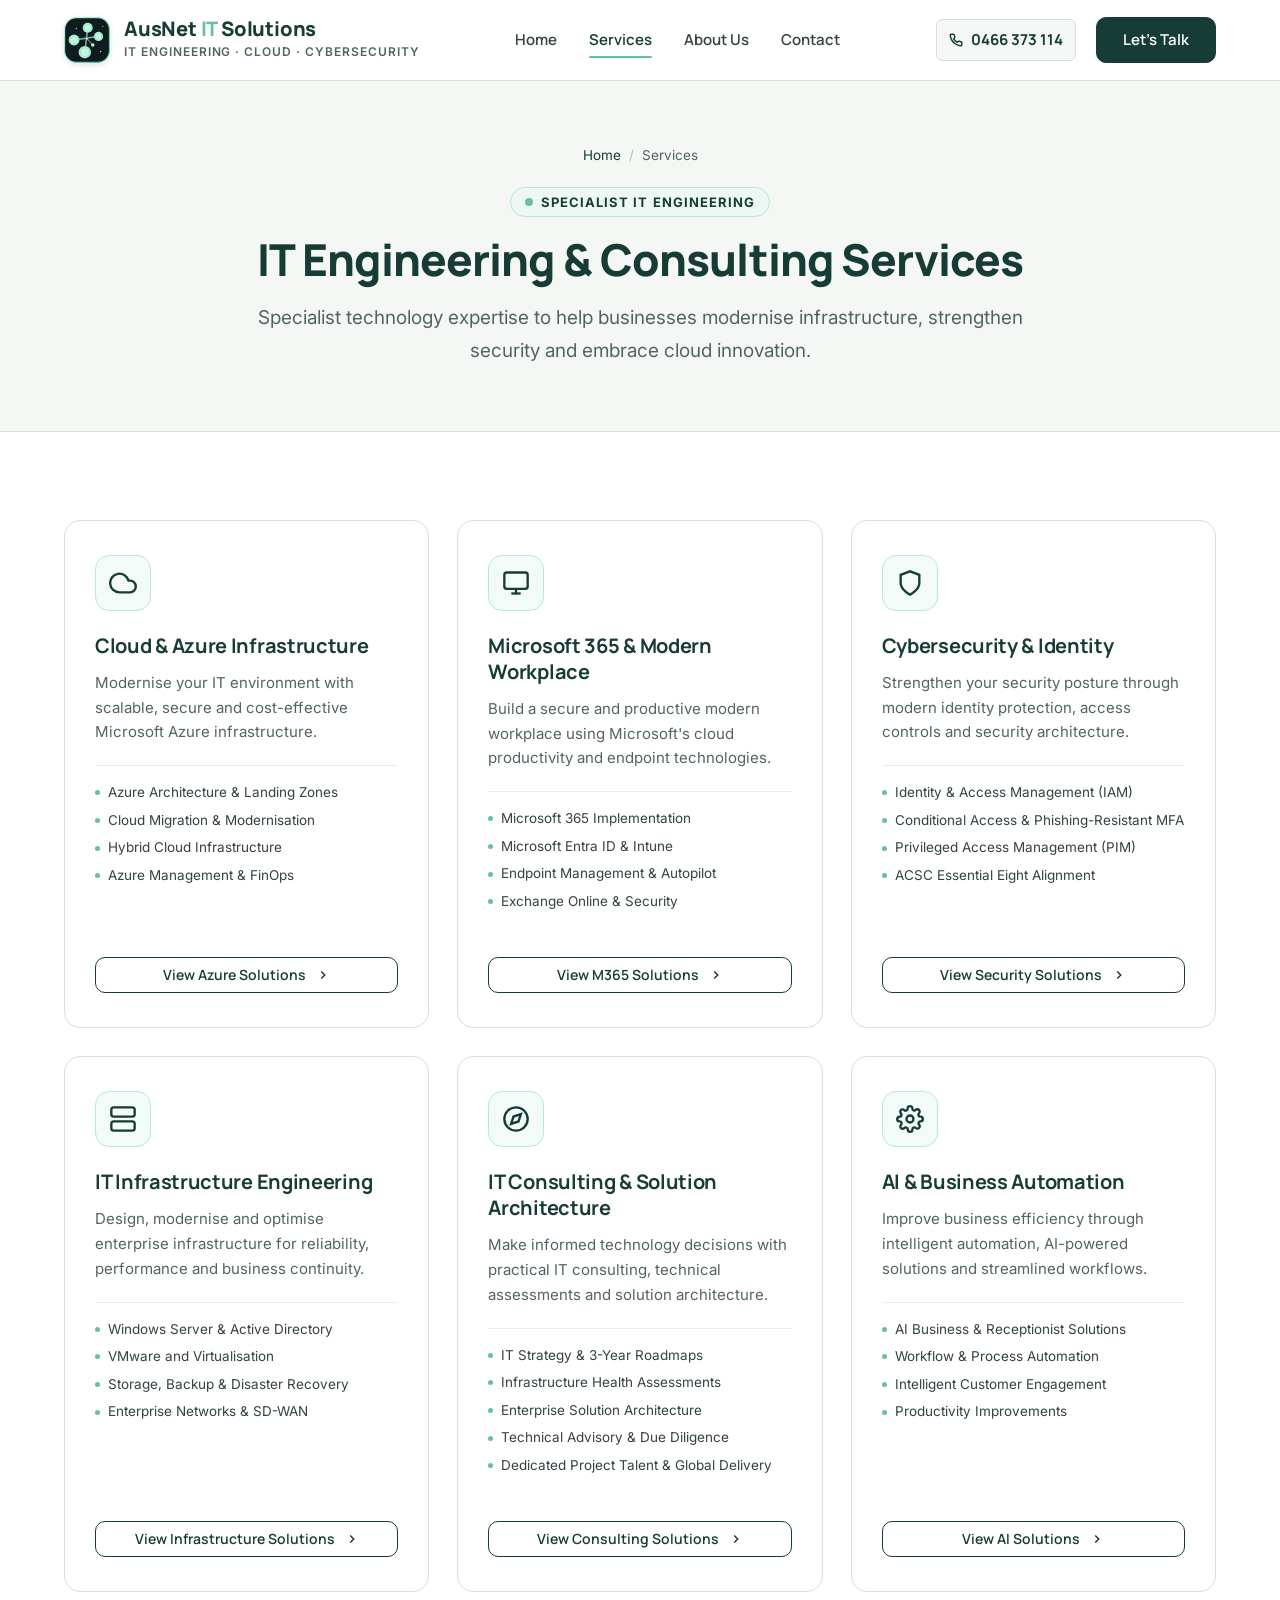
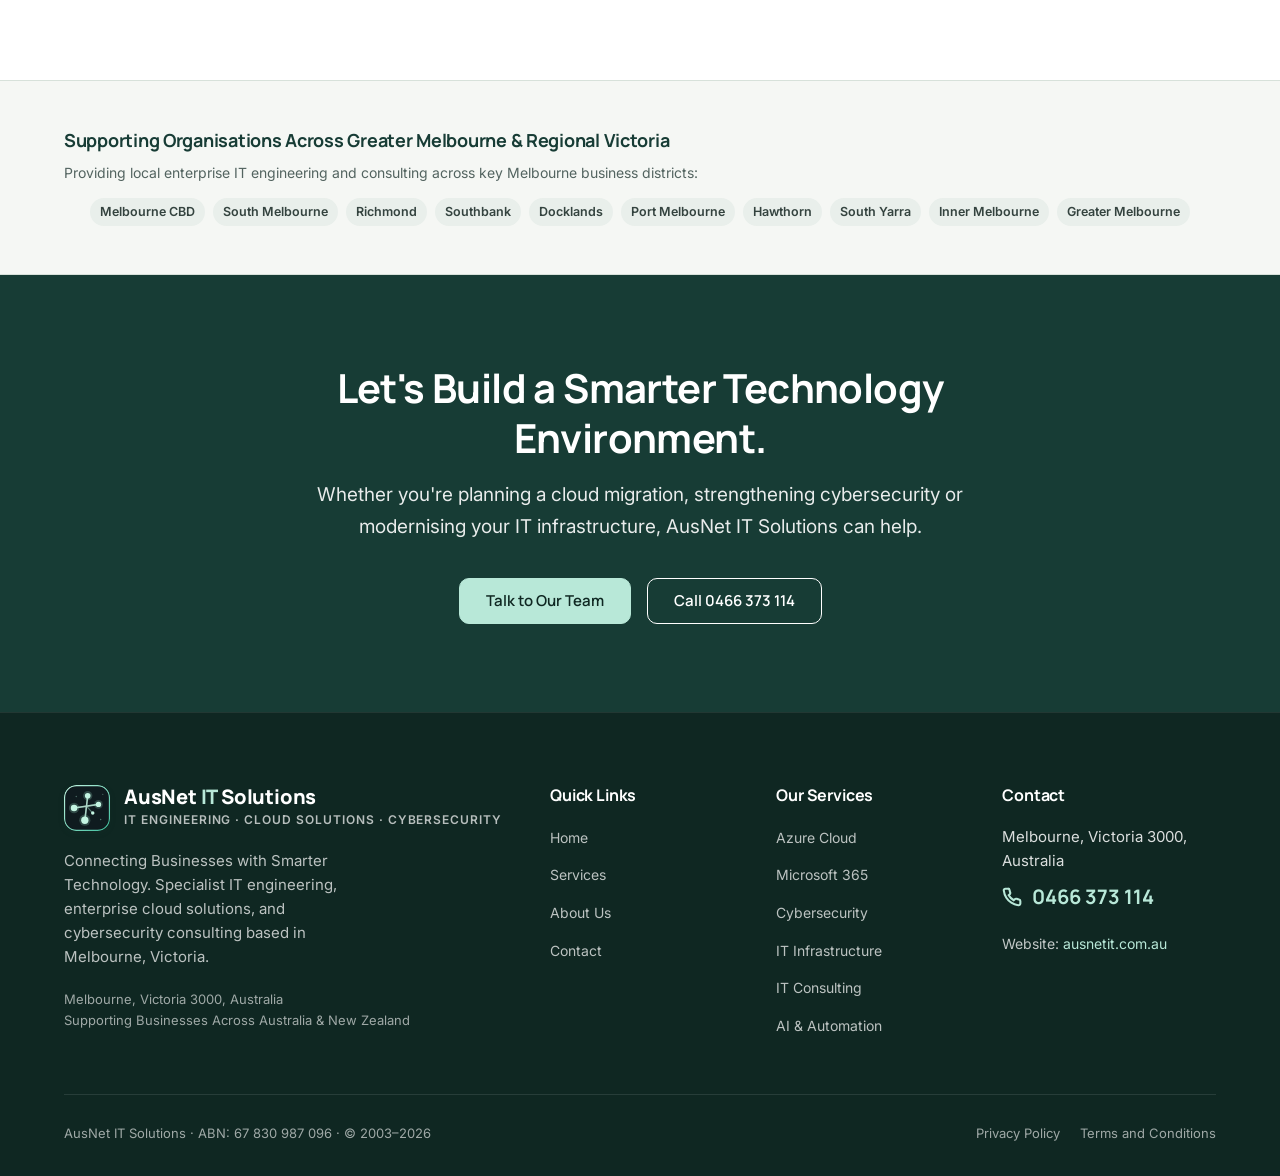
==== commit 802af9da: "Updated AusnetIT website content and styling" ====
--- a/services/index.html
+++ b/services/index.html
@@ -83,7 +83,7 @@
       <div class="header-actions">
         <a href="tel:+61466373114" class="nav-phone-cta">
           <svg width="14" height="14" viewBox="0 0 24 24" fill="none" stroke="currentColor" stroke-width="2.5"><path d="M22 16.92v3a2 2 0 0 1-2.18 2 19.79 19.79 0 0 1-8.63-3.07 19.5 19.5 0 0 1-6-6 19.79 19.79 0 0 1-3.07-8.67A2 2 0 0 1 4.11 2h3a2 2 0 0 1 2 1.72 12.84 12.84 0 0 0 .7 2.81 2 2 0 0 1-.45 2.11L8.09 9.91a16 16 0 0 0 6 6l1.27-1.27a2 2 0 0 1 2.11-.45 12.84 12.84 0 0 0 2.81.7A2 2 0 0 1 22 16.92z"></path></svg>
-          0466 373 114
+          <span class="nav-phone-text">0466 373 114</span>
         </a>
         <a href="../contact.html" class="btn btn-primary">
           Let's Talk
@@ -108,7 +108,7 @@
           <span class="eyebrow-dot"></span>
           Specialist IT Engineering
         </div>
-        <h1 style="font-size:2.75rem; margin-bottom:16px;">IT Engineering &amp; Consulting Services</h1>
+        <h1 class="page-hero-title" style=" margin-bottom:16px;">IT Engineering &amp; Consulting Services</h1>
         <p style="font-size:1.1875rem; color:var(--color-charcoal-muted); line-height:1.7;">
           Specialist technology expertise to help businesses modernise infrastructure, strengthen security and embrace cloud innovation.
         </p>
--- a/css/style.css
+++ b/css/style.css
@@ -166,6 +166,36 @@
   padding: 6px 14px;
   border-radius: var(--radius-full);
   margin-bottom: 16px;
+  line-height: 1.3;
+}
+
+.eyebrow-text-mobile {
+  display: none;
+}
+
+.desktop-only {
+  display: inline;
+}
+
+/* Page & Service Hero Titles */
+.page-hero-title {
+  font-family: var(--font-heading);
+  font-size: clamp(1.875rem, 5vw, 2.75rem);
+  font-weight: 800;
+  line-height: 1.2;
+  letter-spacing: -0.02em;
+  color: var(--color-forest);
+  margin-bottom: 16px;
+}
+
+.service-hero-title {
+  font-family: var(--font-heading);
+  font-size: clamp(1.75rem, 4.5vw, 2.5rem);
+  font-weight: 800;
+  line-height: 1.2;
+  letter-spacing: -0.02em;
+  color: var(--color-forest);
+  margin-bottom: 18px;
 }
 
 .eyebrow-dot {
@@ -390,6 +420,7 @@
   line-height: 1.1;
   color: var(--color-forest);
   letter-spacing: -0.01em;
+  white-space: nowrap;
 }
 
 .brand-name span {
@@ -403,6 +434,7 @@
   text-transform: uppercase;
   color: var(--color-charcoal-muted);
   margin-top: 2px;
+  white-space: nowrap;
 }
 
 /* Navigation Links */
@@ -1463,30 +1495,100 @@
 
 @media (max-width: 768px) {
   :root {
-    --section-pad-y: 64px;
-  }
-
-  .top-bar-inner {
+    --section-pad-y: 52px;
+  }
+
+  .nav-container {
+    height: 64px;
+  }
+
+  .brand-logo-link {
+    gap: 10px;
+    min-width: 0;
+  }
+
+  .logo-icon-wrapper {
+    width: 38px;
+    height: 38px;
+    border-radius: 10px;
+  }
+
+  .brand-text-block {
+    min-width: 0;
+  }
+
+  .brand-name {
+    font-size: 1.125rem;
+    white-space: nowrap;
+    line-height: 1.1;
+  }
+
+  .brand-tagline-sub {
+    display: none;
+  }
+
+  .header-actions {
+    gap: 8px;
+    flex-shrink: 0;
+  }
+
+  .header-actions .btn {
+    display: none;
+  }
+
+  .nav-phone-cta {
+    width: 38px;
+    height: 38px;
+    padding: 0;
+    border-radius: 50%;
+    display: inline-flex;
+    align-items: center;
     justify-content: center;
-    text-align: center;
-  }
-
-  .top-bar-contact {
+    gap: 0;
+    font-size: 0;
+    background-color: var(--color-warm-white);
+    border: 1px solid var(--color-border);
+    color: var(--color-forest);
+    flex-shrink: 0;
+  }
+
+  .nav-phone-cta svg {
+    width: 16px;
+    height: 16px;
+    margin: 0;
+  }
+
+  .nav-phone-text {
     display: none;
+  }
+
+  .mobile-menu-toggle {
+    display: inline-flex;
+    align-items: center;
+    justify-content: center;
+    width: 38px;
+    height: 38px;
+    padding: 0;
+    border-radius: var(--radius-sm);
+    background-color: var(--color-warm-white);
+    border: 1px solid var(--color-border);
+    color: var(--color-forest);
+    flex-shrink: 0;
   }
 
   .main-nav {
     position: fixed;
-    top: 79px;
+    top: 64px;
     left: 0;
     right: 0;
     background-color: var(--color-pure-white);
     border-bottom: 1px solid var(--color-border);
-    padding: 24px;
+    padding: 20px 24px;
     box-shadow: var(--shadow-lg);
     display: none;
     flex-direction: column;
     align-items: stretch;
+    z-index: 999;
   }
 
   .main-nav.open {
@@ -1496,7 +1598,7 @@
   .nav-list {
     flex-direction: column;
     align-items: stretch;
-    gap: 16px;
+    gap: 14px;
   }
 
   .nav-link {
@@ -1505,26 +1607,153 @@
     border-bottom: 1px solid var(--color-light-grey);
   }
 
-  .mobile-menu-toggle {
-    display: block;
-  }
-
-  .header-actions .btn {
+  /* Hero Section on Mobile */
+  .hero-section {
+    padding: 36px 0 44px 0;
+  }
+
+  .hero-grid {
+    grid-template-columns: 1fr;
+    gap: 32px;
+  }
+
+  .hero-content {
+    max-width: 100%;
+    text-align: left;
+  }
+
+  .eyebrow {
+    margin-left: 0;
+    margin-right: 0;
+    text-align: left;
+    white-space: nowrap;
+    max-width: 100%;
+    font-size: 0.75rem;
+    padding: 5px 12px;
+    line-height: 1.3;
+  }
+
+  .eyebrow-text-desktop {
     display: none;
   }
 
+  .eyebrow-text-mobile {
+    display: inline;
+  }
+
+  .desktop-only {
+    display: none;
+  }
+
   .hero-headline {
-    font-size: 2.25rem;
+    font-size: clamp(1.75rem, 6.5vw, 2.25rem);
+    line-height: 1.22;
+    letter-spacing: -0.02em;
+    margin-bottom: 16px;
+    text-align: left;
+    word-break: normal;
   }
 
   .hero-supporting-text {
     font-size: 1.0625rem;
+    line-height: 1.6;
+    margin-bottom: 24px;
+    text-align: left;
+  }
+
+  .hero-cta-group {
+    display: flex;
+    flex-direction: column;
+    width: 100%;
+    gap: 12px;
+    margin-bottom: 28px;
+    justify-content: flex-start;
+  }
+
+  .hero-cta-group .btn {
+    width: 100%;
+    justify-content: center;
+    padding: 14px 20px;
+    font-size: 1rem;
+  }
+
+  .hero-trust-bullets {
+    display: flex;
+    flex-direction: column;
+    align-items: flex-start;
+    justify-content: flex-start;
+    gap: 12px;
+    padding-top: 20px;
+    border-top: 1px solid var(--color-border);
+    width: 100%;
+  }
+
+  .trust-bullet-item {
+    display: flex;
+    align-items: center;
+    gap: 10px;
+    font-size: 0.9375rem;
+    font-weight: 600;
+    color: var(--color-charcoal);
+    text-align: left;
+    width: 100%;
+  }
+
+  .trust-bullet-icon {
+    flex-shrink: 0;
+    width: 18px;
+    height: 18px;
+    color: var(--color-secondary-green);
+  }
+
+  .hero-visual-stage {
+    margin-top: 24px;
+    width: 100%;
+    max-width: 100%;
+    display: flex;
+    flex-direction: column;
+    align-items: center;
+  }
+
+  .hero-abstract-art {
+    max-width: 320px;
+    margin: 0 auto;
   }
 
   .hero-overlay-card {
     position: static;
     margin-top: 16px;
+    width: 100%;
     max-width: 100%;
+    box-sizing: border-box;
+    justify-content: flex-start;
+    text-align: left;
+  }
+
+  /* Headings on Mobile */
+  .section-title {
+    font-size: clamp(1.625rem, 6vw, 2rem);
+    line-height: 1.25;
+  }
+
+  .section-subtitle {
+    font-size: 1rem;
+    line-height: 1.55;
+  }
+
+  .page-hero-title {
+    font-size: clamp(1.75rem, 6.5vw, 2.25rem) !important;
+    line-height: 1.22 !important;
+  }
+
+  .service-hero-header {
+    padding: 36px 0 32px 0;
+  }
+
+  .service-hero-layout h1,
+  .service-hero-title {
+    font-size: clamp(1.75rem, 6.5vw, 2.25rem) !important;
+    line-height: 1.22 !important;
   }
 
   .services-grid,
@@ -1560,6 +1789,30 @@
 
   body {
     padding-bottom: 60px;
+  }
+}
+
+@media (max-width: 480px) {
+  :root {
+    --container-pad: 16px;
+  }
+
+  .brand-name {
+    font-size: 1.0625rem;
+  }
+
+  .logo-icon-wrapper {
+    width: 36px;
+    height: 36px;
+    border-radius: 9px;
+  }
+
+  .hero-headline {
+    font-size: 1.75rem;
+  }
+
+  .hero-supporting-text {
+    font-size: 0.984375rem;
   }
 }
 
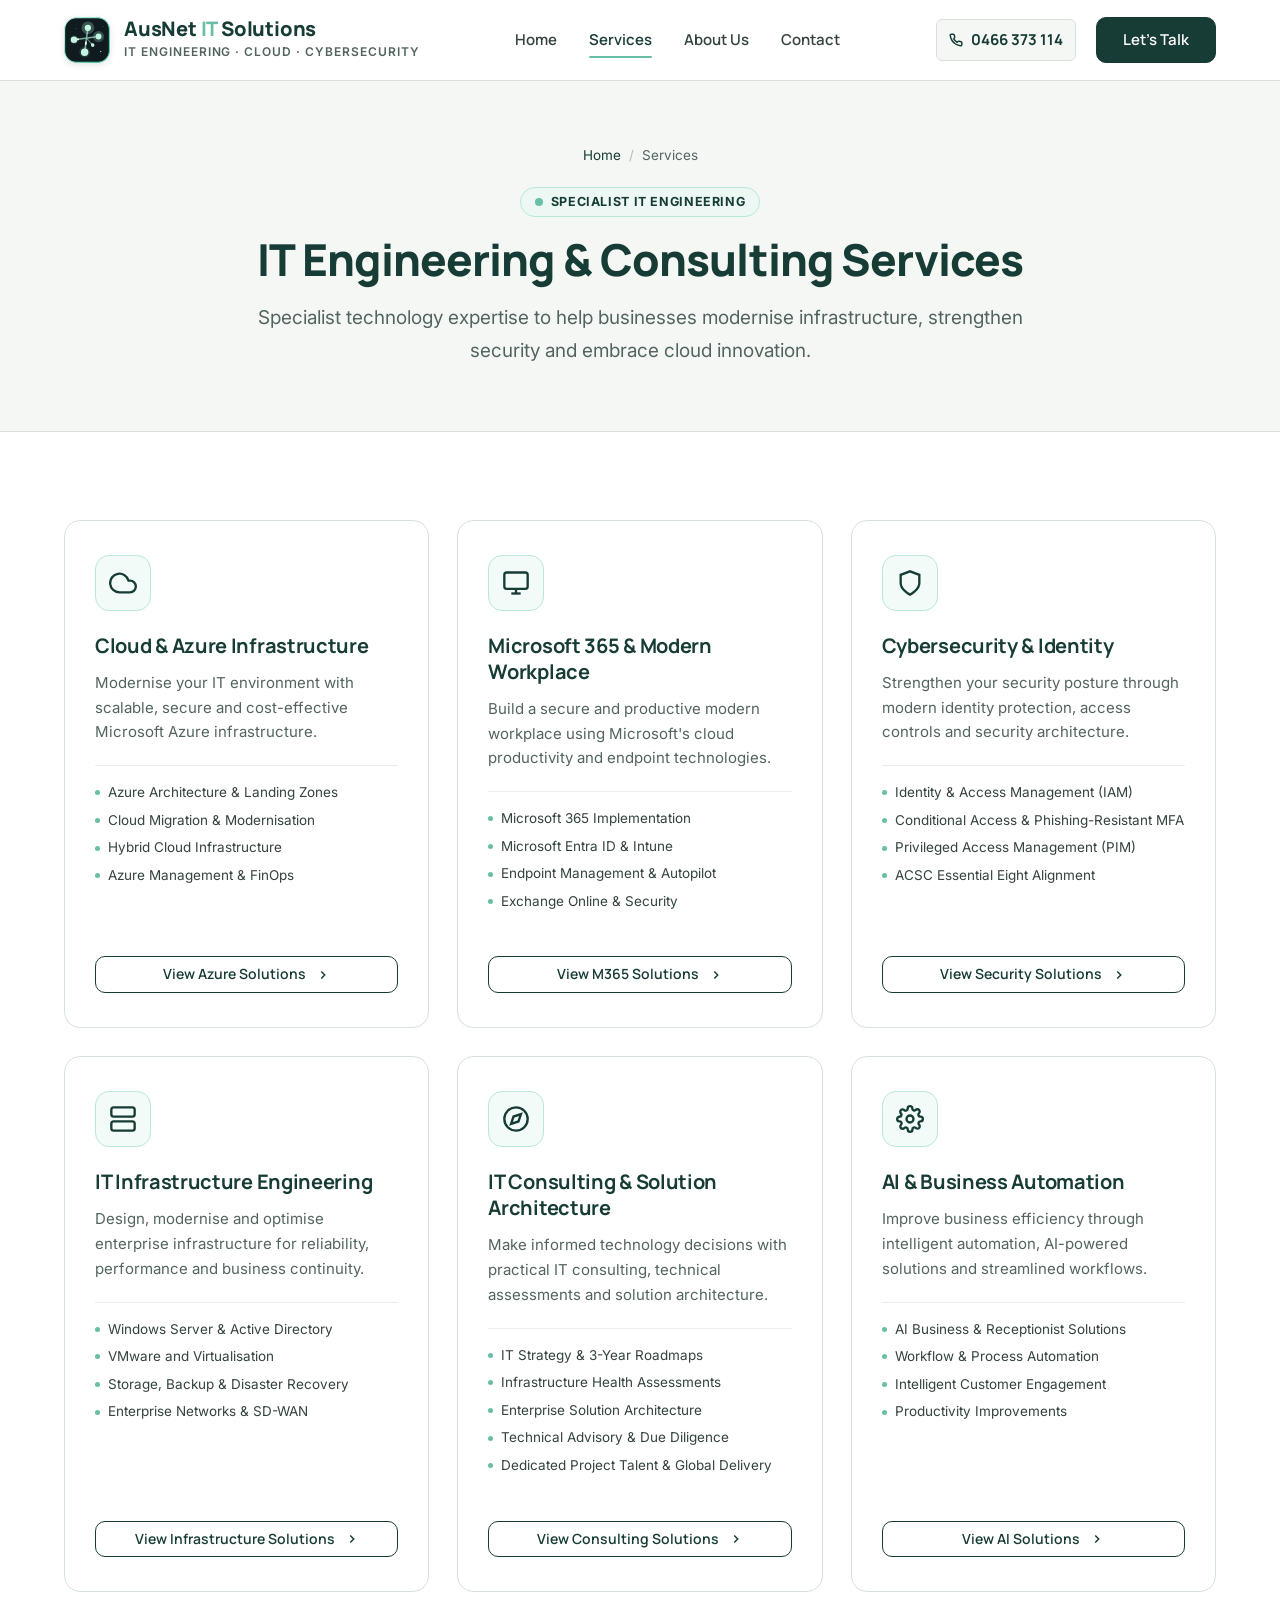
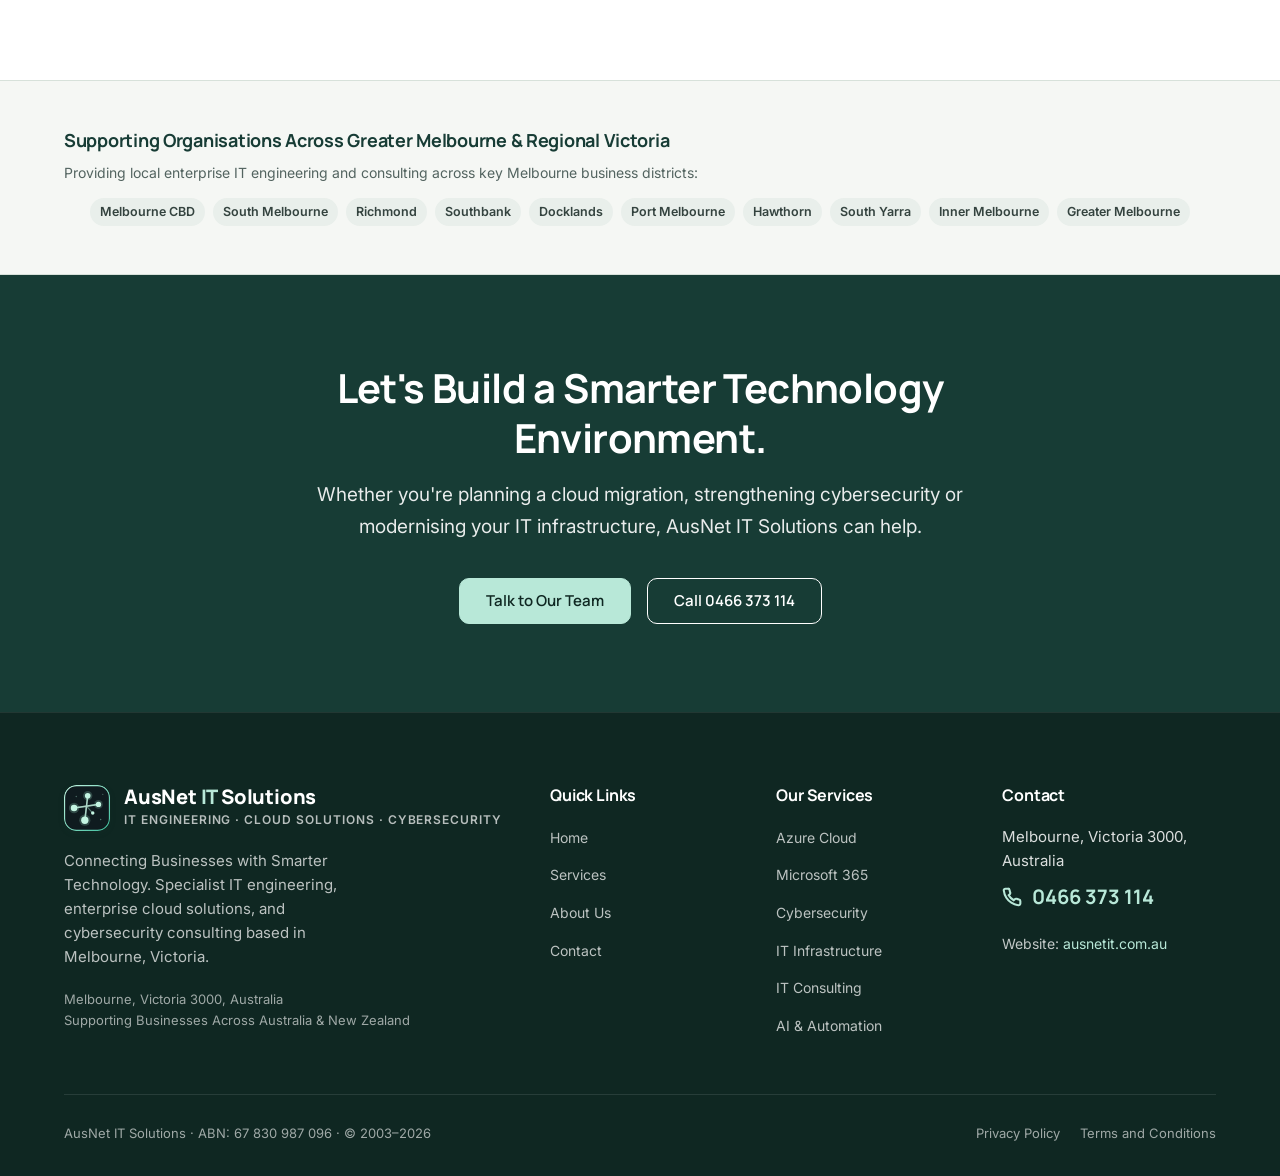
==== commit 8aafae20: "Fix mobile header alignment, single-line brand, headline scale, eyebrow pill, sticky bar, and add CS" ====
--- a/services/index.html
+++ b/services/index.html
@@ -24,7 +24,7 @@
   <link rel="canonical" href="https://ausnetit.com.au/services/">
 
   <!-- Stylesheets -->
-  <link rel="stylesheet" href="../css/style.css">
+  <link rel="stylesheet" href="../css/style.css?v=2.1.0">
 
   <!-- Schema.org Structured Data -->
   <script type="application/ld+json">
@@ -61,9 +61,7 @@
     <div class="container nav-container">
       <a href="../index.html" class="brand-logo-link" aria-label="AusNet IT Solutions - Home">
         <div class="logo-icon-wrapper">
-          <object data="../assets/logo/ausnet-icon-animated.svg" type="image/svg+xml" width="46" height="46" style="pointer-events:none;">
-            <img src="../assets/logo/ausnet-icon-static.svg" alt="AusNet IT Solutions Logo" width="46" height="46">
-          </object>
+          <img src="../assets/logo/ausnet-icon-animated.svg" alt="AusNet IT Solutions Logo" width="46" height="46">
         </div>
         <div class="brand-text-block">
           <div class="brand-name">AusNet <span>IT</span> Solutions</div>
--- a/css/style.css
+++ b/css/style.css
@@ -156,17 +156,18 @@
   display: inline-flex;
   align-items: center;
   gap: 8px;
-  font-size: 0.8125rem;
+  font-size: 0.78125rem;
   font-weight: 700;
   text-transform: uppercase;
-  letter-spacing: 0.08em;
+  letter-spacing: 0.05em;
   color: var(--color-forest);
   background-color: var(--color-sage-bg);
   border: 1px solid var(--color-mint);
   padding: 6px 14px;
   border-radius: var(--radius-full);
   margin-bottom: 16px;
-  line-height: 1.3;
+  line-height: 1.35;
+  max-width: 100%;
 }
 
 .eyebrow-text-mobile {
@@ -204,6 +205,7 @@
   border-radius: 50%;
   background-color: var(--color-sage);
   display: inline-block;
+  flex-shrink: 0;
 }
 
 .section-header {
@@ -1495,85 +1497,120 @@
 
 @media (max-width: 768px) {
   :root {
-    --section-pad-y: 52px;
+    --section-pad-y: 48px;
+  }
+
+  /* Header Mobile */
+  .site-header {
+    border-bottom: 1px solid var(--color-border);
   }
 
   .nav-container {
-    height: 64px;
+    min-height: 64px;
+    height: auto;
+    padding-top: 8px;
+    padding-bottom: 8px;
+    display: flex;
+    align-items: center;
+    justify-content: space-between;
   }
 
   .brand-logo-link {
+    display: flex;
+    align-items: center;
     gap: 10px;
     min-width: 0;
+    flex: 1 1 auto;
+    text-decoration: none;
   }
 
   .logo-icon-wrapper {
     width: 38px;
     height: 38px;
+    min-width: 38px;
     border-radius: 10px;
+    overflow: hidden;
+    flex-shrink: 0;
+  }
+
+  .logo-icon-wrapper img {
+    width: 100%;
+    height: 100%;
+    object-fit: cover;
   }
 
   .brand-text-block {
+    display: flex;
+    flex-direction: column;
     min-width: 0;
+    justify-content: center;
   }
 
   .brand-name {
-    font-size: 1.125rem;
-    white-space: nowrap;
-    line-height: 1.1;
+    font-size: 1.125rem !important;
+    white-space: nowrap !important;
+    line-height: 1.15;
+    color: var(--color-forest);
   }
 
   .brand-tagline-sub {
-    display: none;
+    display: none !important;
   }
 
   .header-actions {
-    gap: 8px;
-    flex-shrink: 0;
+    display: flex !important;
+    align-items: center !important;
+    gap: 8px !important;
+    flex-shrink: 0 !important;
   }
 
   .header-actions .btn {
-    display: none;
+    display: none !important;
   }
 
   .nav-phone-cta {
-    width: 38px;
-    height: 38px;
-    padding: 0;
-    border-radius: 50%;
-    display: inline-flex;
-    align-items: center;
-    justify-content: center;
-    gap: 0;
-    font-size: 0;
+    width: 40px !important;
+    height: 40px !important;
+    min-width: 40px !important;
+    padding: 0 !important;
+    border-radius: 50% !important;
+    display: inline-flex !important;
+    align-items: center !important;
+    justify-content: center !important;
+    gap: 0 !important;
+    font-size: 0 !important;
+    line-height: 0 !important;
     background-color: var(--color-warm-white);
     border: 1px solid var(--color-border);
     color: var(--color-forest);
-    flex-shrink: 0;
+    flex-shrink: 0 !important;
+    text-decoration: none;
   }
 
   .nav-phone-cta svg {
-    width: 16px;
-    height: 16px;
-    margin: 0;
+    width: 18px !important;
+    height: 18px !important;
+    margin: 0 !important;
   }
 
   .nav-phone-text {
-    display: none;
+    display: none !important;
   }
 
   .mobile-menu-toggle {
-    display: inline-flex;
-    align-items: center;
-    justify-content: center;
-    width: 38px;
-    height: 38px;
-    padding: 0;
+    display: inline-flex !important;
+    align-items: center !important;
+    justify-content: center !important;
+    width: 40px !important;
+    height: 40px !important;
+    min-width: 40px !important;
+    padding: 0 !important;
     border-radius: var(--radius-sm);
     background-color: var(--color-warm-white);
     border: 1px solid var(--color-border);
     color: var(--color-forest);
-    flex-shrink: 0;
+    cursor: pointer;
+    flex-shrink: 0 !important;
   }
 
   .main-nav {
@@ -1609,12 +1646,12 @@
 
   /* Hero Section on Mobile */
   .hero-section {
-    padding: 36px 0 44px 0;
+    padding: 32px 0 40px 0;
   }
 
   .hero-grid {
     grid-template-columns: 1fr;
-    gap: 32px;
+    gap: 28px;
   }
 
   .hero-content {
@@ -1630,25 +1667,17 @@
     max-width: 100%;
     font-size: 0.75rem;
     padding: 5px 12px;
-    line-height: 1.3;
-  }
-
-  .eyebrow-text-desktop {
-    display: none;
-  }
-
-  .eyebrow-text-mobile {
-    display: inline;
+    line-height: 1.35;
   }
 
   .desktop-only {
-    display: none;
+    display: none !important;
   }
 
   .hero-headline {
-    font-size: clamp(1.75rem, 6.5vw, 2.25rem);
-    line-height: 1.22;
-    letter-spacing: -0.02em;
+    font-size: clamp(1.625rem, 6.2vw, 2rem) !important;
+    line-height: 1.25 !important;
+    letter-spacing: -0.02em !important;
     margin-bottom: 16px;
     text-align: left;
     word-break: normal;
@@ -1659,6 +1688,7 @@
     line-height: 1.6;
     margin-bottom: 24px;
     text-align: left;
+    color: var(--color-charcoal);
   }
 
   .hero-cta-group {
@@ -1707,7 +1737,7 @@
   }
 
   .hero-visual-stage {
-    margin-top: 24px;
+    margin-top: 20px;
     width: 100%;
     max-width: 100%;
     display: flex;
@@ -1716,7 +1746,7 @@
   }
 
   .hero-abstract-art {
-    max-width: 320px;
+    max-width: 300px;
     margin: 0 auto;
   }
 
@@ -1787,8 +1817,14 @@
     display: block;
   }
 
+  .mobile-sticky-inner .btn {
+    white-space: nowrap;
+    padding: 12px 14px;
+    font-size: 0.9375rem;
+  }
+
   body {
-    padding-bottom: 60px;
+    padding-bottom: 64px;
   }
 }
 
